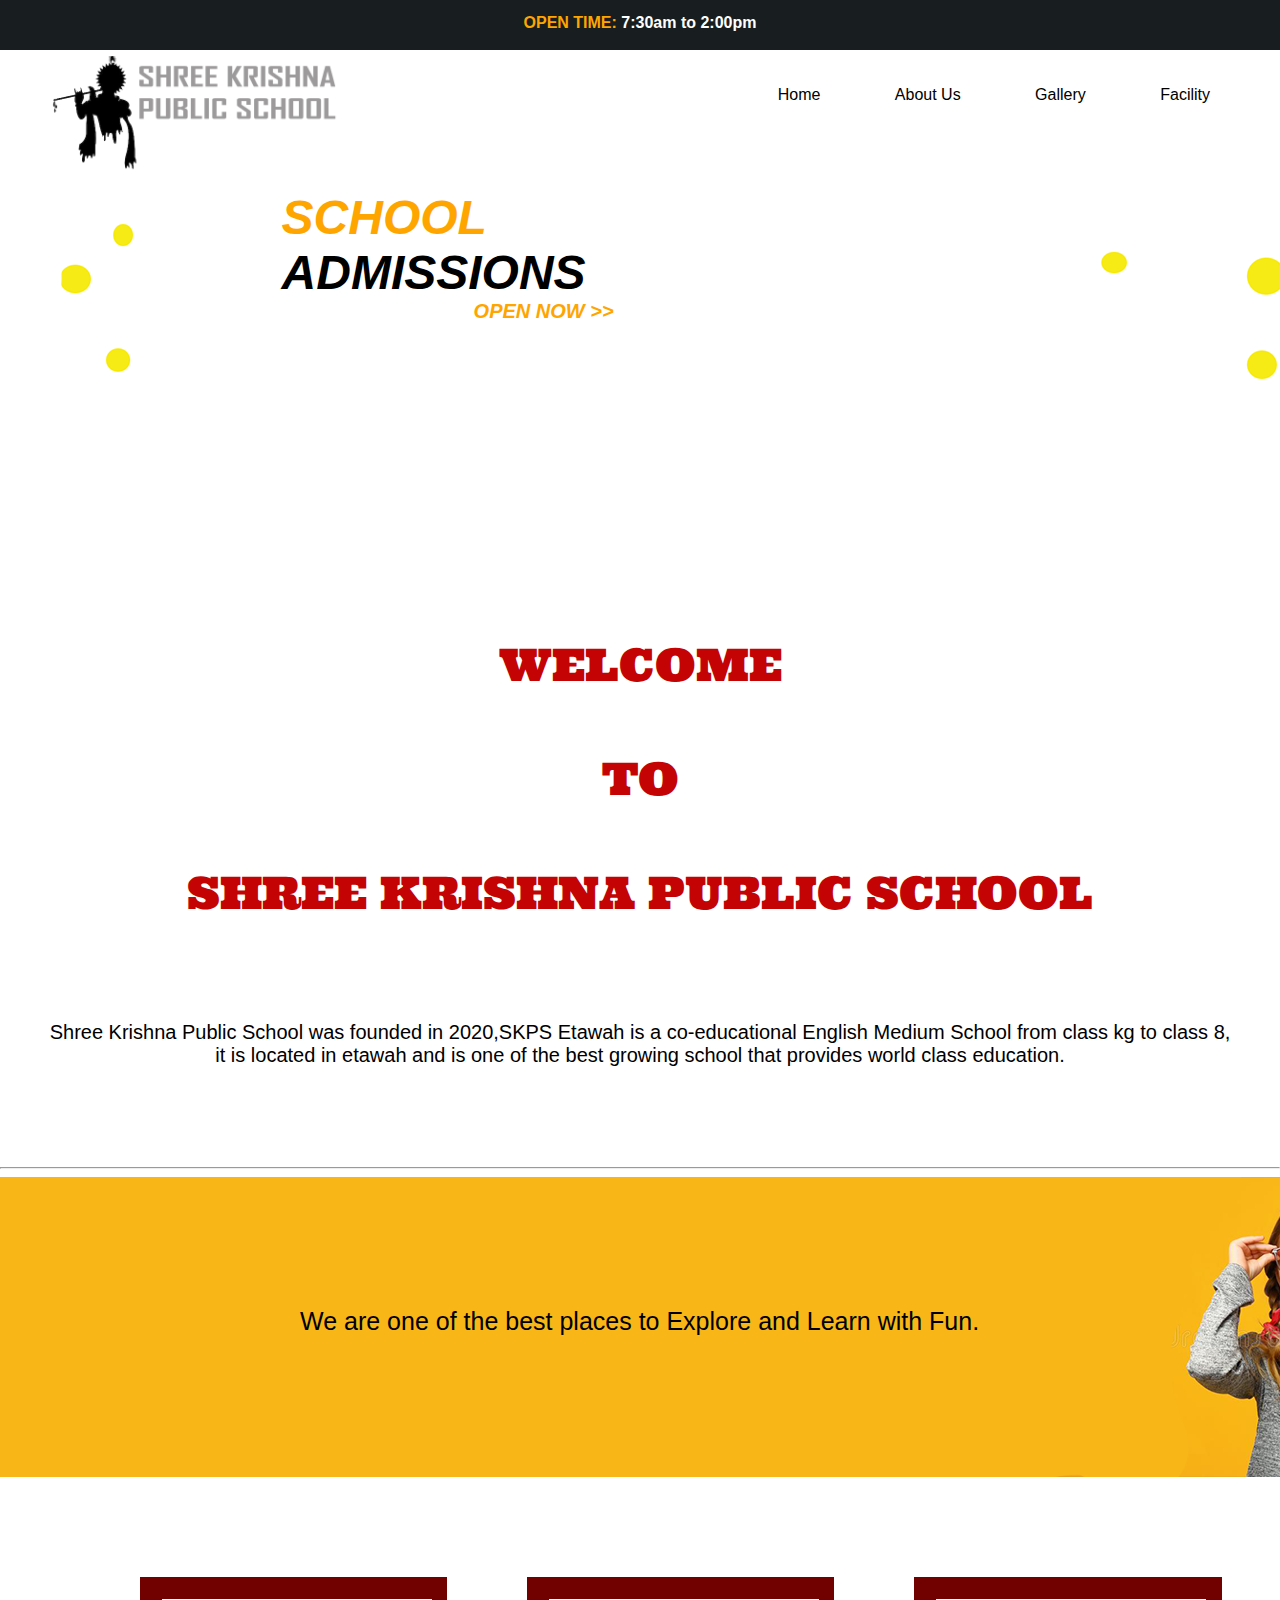
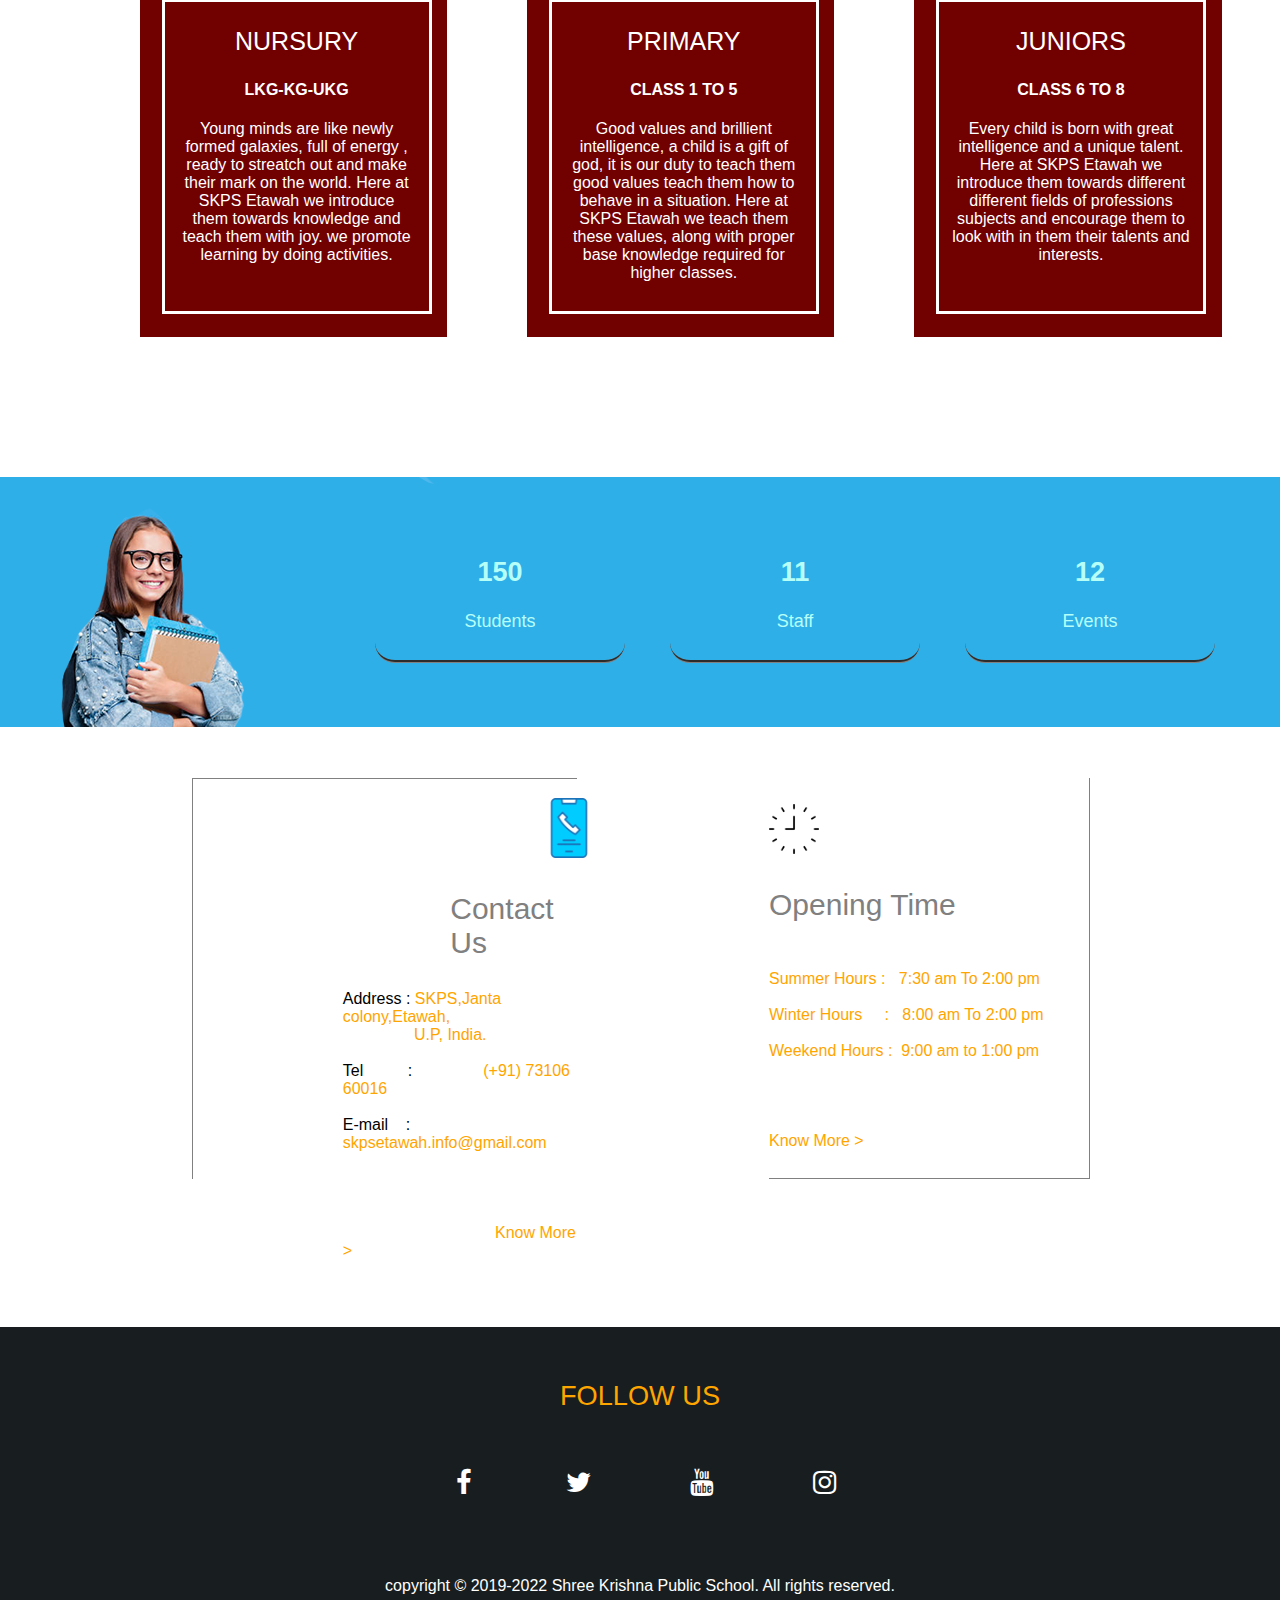
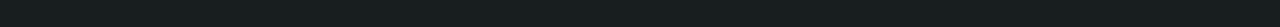
==== index.html @ 5941bc91 "0" ====
<!DOCTYPE html>
<html lang="en" dir="ltr">
  <head>
      <meta charset="utf-8">
      <title>SHREE KRISHNA PUBLIC SCHOOL, ETAWAH</title>
      <meta name="viewport" content="width=device-width, initial-scale=1.0">
        <link rel="stylesheet" href="styles.css">
        <link rel="stylesheet" href="rs700.css">
        <link rel="stylesheet" href="">
        <link rel="stylesheet" href="">
        <link href="https://fonts.googleapis.com/css2?family=Ultra&display=swap" rel="stylesheet">
          <link rel="icon" href="images/favicon.ico">
            <link rel="stylesheet" href="https://cdnjs.cloudflare.com/ajax/libs/font-awesome/4.7.0/css/font-awesome.min.css">
  </head>

  <body>
    <h1 class="desktoponly">please use a desktop pc to view this website</h1>
<div class="header-timings">

  <div class="header-timings-text">

    <span style="color:orange;">OPEN TIME: </span><span> 7:30am to 2:00pm</span>
  </div>
</div>



<div class="top-header-container">

            <a href="index.html"><img class="logo-ad"src="images/shreekrishna1.png" alt="schoollogo"><a/>
  <div class="menu-icon">
      <nav>
        <ul id="menulist">
          <li><a href="index.html">Home</a></li>
          <li><a href="aboutus.html">About Us</a></li>
          <li><a href="#">Gallery</a></li>
          <li><a href="#">Facility</a></li>
        </ul>
      </nav>
</div>
</div>


<div class="container-1">
  <div class="container-1-background">
    <div class="container-1-text">
    <h4 style="margin:0% 0% 0% 0%;color:orange;">  SCHOOL</h4>
    <h4 style="margin:0% 0% 0% 0%;">  ADMISSIONS</h4>
  <a href="#"> <h6 style="margin:0% 0% 0% 25%;font-size: 20px;">   OPEN NOW >></h6></a>
    </div>

  </div>

</div>
<br>
<br>




<div class="container-3">
    <div class="container-3-text">

     WELCOME <br><br> TO <br><br>

      SHREE KRISHNA PUBLIC SCHOOL
    </div>
</div>

<div class="container-4">
    <div class="container-4-text">
      <p>
        Shree Krishna Public School was founded in 2020,SKPS Etawah is a co-educational English Medium School from class kg to class 8,
       <br>   it is located in etawah and is one of the best growing school that provides world class education.
      </p>
    </div>
</div>

<hr>

<div class="aboutus-in-homepage">
  <div class="aboutus-in-homepage-0">
  <div class="aboutus-in-homepage-text">
  We are one of the best places to Explore and Learn with Fun.
  </div>
</div>
</div>






<div class="container-5">
  <div class="nursury">
    <div class="nursury-div">
      <div class="nursury-div-text">
        <p class="nusury-heading">NURSURY</p>
        <h4>LKG-KG-UKG</h4>
        <p>Young minds are like newly formed galaxies,  full of energy , ready to streatch
        out and make their mark on the world. Here at SKPS Etawah we introduce them towards knowledge and teach them with joy.
      we promote learning by doing activities.</p>
      </div>
    </div>
  </div>
  <div class="primary">
    <div class="primary-div">
      <div class="primary-div-text">
        <p class="primary-heading">PRIMARY</p>
        <h4>CLASS 1 TO 5</h4>
        <p>Good values and brillient intelligence, a child is a gift of god, it is our duty to teach them good values
        teach them how to behave in a situation. Here at SKPS Etawah we teach them these values, along with proper base knowledge required for
      higher classes. </p>
      </div>
    </div>
    </div>
  <div class="juniors">
    <div class="juniors-div">
        <div class="juniors-div-text">
          <p class="juniors-heading">JUNIORS</p>
          <h4>CLASS 6 TO 8</h4>
          <p>Every child is born with great intelligence and a unique talent. Here at SKPS Etawah we introduce them
          towards different different fields of professions subjects and encourage them to look with in them their talents
        and interests. </p>
      </div>
    </div>
  </div>
</div>
<div class="countdown-overlay">
  <div class="countdown-overlay-0">
  <div class="countdown-overlay-1">
    <h2>150</h2>  Students
  </div>
  <div class="countdown-overlay-2">
  <h2>11</h2>    Staff
  </div>
  <div class="countdown-overlay-3">
    <h2>12</h2>  Events
  </div>
</div>
</div>



<div class="contact-info">
  <div class="contact-info-1">
    <img style="height:60px;padding:5% 0% 0% 90%; "src="images/call.png" alt="">
  <P style="COLOR: grey; TEXT-align: left;padding:0% 0% 0% 67%;font-size:30px;"> Contact Us </P>
   <p style="color:black;"class="container-10-address-text" >  Address :    <a  href="https://goo.gl/maps/n99ehYQCZi5UV3zJ8">
          SKPS,Janta colony,Etawah, <br>&nbsp &nbsp &nbsp &nbsp&nbsp &nbsp &nbsp &nbsp&nbsp  U.P, India.
         </a><br><br>
         Tel&nbsp    &nbsp &nbsp &nbsp &nbsp    : &nbsp&nbsp&nbsp&nbsp&nbsp&nbsp&nbsp&nbsp&nbsp&nbsp&nbsp&nbsp&nbsp&nbsp <a  href="tel:7310660016">(+91) 73106 60016
         </a><br><br>
           E-mail  &nbsp&nbsp&nbsp: <a  href="mailto:skpsetawah.info@gmail.com">skpsetawah.info@gmail.com
           </a><br><br><br><br><br>
                <a style="padding-left:65%;"href="#">Know More ></a>
       </p>
  </div>
  <div class="contact-info-2">
<img style="height:50px;padding-top:8%;"src="images/clock.png" alt="">
<p style="COLOR:grey;font-size:30px;">Opening Time</p>
<p style="color:black;padding-left:0px;;"class="container-10-address-text" >
                  <br><a href="#">Summer Hours :&nbsp&nbsp 7:30 am To 2:00 pm</a>
<br><br>
                      <a href="#">Winter Hours&nbsp&nbsp&nbsp&nbsp : &nbsp 8:00 am To 2:00 pm</a>
<br>
<br>
                      <a href="#">Weekend Hours : &nbsp9:00 am to 1:00 pm</a>
<br><br><br><br><br>
                      <a href="#">Know More ></a>
</p>
  </div>

</div>

<div class="container-10" >
   <div class="container-10-follow-tab">
    <p style="color:Orange;padding:5% 0% 0% 0%;text-align:center;">FOLLOW US</p>

             <p class="container-10-follow-icons">
                &nbsp;<a href="#" class="fa fa-facebook">
        </a>&nbsp;
            <a href="#" class="fa fa-twitter">
              </a>&nbsp;&nbsp;
                <a href="#" class="fa fa-youtube">
                  </a>&nbsp;&nbsp;
                    <a href="#" class="fa fa-instagram"></a>
                  </p>

</div>

<div class="footer-copyright">
  copyright  © 2019-2022 Shree Krishna
    Public School.
      All rights reserved.

</div>




<!--
  <script>
    var menulist = document.getElementById("menulist");

    menulist.style.height = "0px";

    function togglemenu() {

      if (menulist.style.height == "0px") {
        menulist.style.height = "180px"
      }
      else {
        menulist.style.height = "0px"
      }

    }

  </script>
-->
  </body>

</html>
---- styles.css ----
body{
margin:0;
padding: 0;
font-family: sans-serif;
}
.desktoponly{
  display:none;
}

.header-timings{
  background-color: #181e1f ;
  height: 50px;
  width: 100%;
  margin-top: 0%;
  margin-bottom: 0%;
  position: fixed;
}
.header-timings-text{
  font-size: 16px;
  text-align: center;
  margin-bottom: 0%;
  padding-top: 14px;
  color: white;
  font-weight: bolder;
}
.logo-ad{
  width: 300px;
  height: 120px;
  margin-top: .5%;
  margin-left: 1%;
  margin-right: 90%;
  padding-left: 2%;
  position:absolute;
  text-align: left;
}


.top-header-container{
  background-color: white ;
  height: 90px;
  width: 100%;
  margin-bottom: 0%;
  margin-top: 50px;
  position: fixed;
}



.menu-slider{
  font-size: 30px;
  cursor: pointer;
  margin-right: 70px;
  display: none;
}


nav{
  flex: 1;
  text-align: right;
}

nav ul li {
  list-style: none;
  display: inline-block;
  margin-right: 70px;
  margin-top: 20px;
}

nav ul li a{
  text-decoration: none;
  color: black;
  cursor: pointer;
}

nav ul li a:hover{
  color: orange;
}
.active{
  font-weight: bolder;
}

.container-1{
    height: 400px;
    width: 100%;
    text-align: center;
    display: flex;
    padding-top: 100px;
}

.container-1-background{
  width:100%;
  background-image: url("images/1111.png");
  background-repeat: no-repeat;
  height: 500px;

}
.container-1-background-image{
  width:100%;height: 500px;
}

.container-1-text{
  height: 200PX;
  width: 60%;
  font-size: 300%;
  padding: 7% 0% 0% 22%;
  text-align: left;
  font-style: italic;
  text-decoration: none;
}
.container-1-text a{
  text-decoration: none;
  color: orange;
  animation-name: glow;
  animation-duration: .1s;
  animation-iteration-count: infinite;
  animation-direction: alternate-reverse;
}
@keyframes glow{
  from{
    color: orange;
  }
  to{
    color:red;
  }
}

  to{
    color:black;
  }

.container-1-text a:hover{
  color: grey;
}



.hr-design{
  border-style: none;
  border-top: dotted;
  border-color: GREY;
  width:50px;
  border-width: 7px;
}

.aboutus-in-homepage{
  background-image: url("images/bckg.png");
  height: 300px;
  background-repeat: no-repeat;
  background-color: #f8b617;
  width: 100%;
}
.aboutus-in-homepage-0{
    height: 300px;
    float: left;
    width: 1000px;
}
.aboutus-in-homepage-text{
  padding-left: 30%;
  padding-top: 13%;
  font-size: 25px;
}
.aboutus-in-homepage-1{
  height: 300px;
  display: flex;
  background-repeat: no-repeat;
  background-color: white;
  width: 100%;
}
.aboutus-in-homepage-2{
  background-color: white;
  height: 400px;
  width: 100%;
}
.aboutus-in-homepage-3{
  height: 350px;
  width: 300px;
  float:left;
  margin: 4% 0% 0% 3%;

}
.aboutus-in-homepage-4{
  height: 350px;
  width: 300px;
  float: left;
  margin: 4% 0% 0% 7%;
}



.container-3{
  align-items:center;
  margin:100px 0px;
  width: 100%;
}
.container-3-text{
  text-align: center;
  width: 100%;
  font-family: 'Ultra', serif;
  color: #C40404;
  font-size: 45px;
}



.container-4{
  align-items:center;
  margin:100px 0px;
  width: 100%;
}

.container-4-text{
  text-align: center;
  width: 100%;
  font-size: 20px;
}

.container-5{
  align-items:center;
  margin:100px 0px;
  width: 100%;
  height: 400px;
  text-align: center;
}


.nursury{
  float: left;
  height: 90%;
  margin-left:140px;
  width: 24%;
  background-color: #710000 ;
}
.nursury-div{

  border-style: solid;
  border: 2px 2px 2px 2px;
  border-color: white;
  height: 86%;
  margin-top: 7%;
  margin-left: 7%;
  width:86%;

}
.nusury-heading{
  font-size: 25px;
    text-align: center;
}
.nursury-div-text{
  color: white;
  padding: 0px 15px 0px 15px;
}
.primary{
  float: left;
  height: 90%;
  margin-left:80px;
  width: 24%;
  background-color: #710000 ;
}
.primary-div{
  border-style: solid;
  border: 2px 2px 2px 2px;
  border-color: white;
  height: 86%;
  margin-top: 7%;
  margin-left: 7%;
  width:86%;
}
.primary-heading{
  font-size: 25px;
    text-align: center;
}
.primary-div-text{
  color: white;
  padding: 0px 15px 0px 15px;
}
.juniors{
  float: left;
  height: 90%;
  margin-left:80px;
  width: 24%;
  background-color: #710000 ;
}
.juniors-div{
  border-style: solid;
  border: 2px 2px 2px 2px;
  border-color: white;
  height: 86%;
  margin-top: 7%;
  margin-left: 7%;
  width:86%;
}
.juniors-div-text{
  color: white;
  padding: 0px 10px 0px 10px;
}
.juniors-heading{
  text-align: center;
  font-size: 25px;
}

.countdown-overlay{
  height:250px;
  margin-top: 0%;
  background-color: #2eafe8;
  width:100%;
  background-image: url("images/aboutusimage1.png");
  background-repeat: no-repeat;
}
.countdown-overlay-0{
  height: 250px;
  width: 1500px;
  float: left;
  margin-top: 1%;
}
.countdown-overlay-1{
  float: left;
  width: 250px;
  height: 50%;
  border-style:inherit;
  border-radius: 20px;
  border-style: none none groove none;
  border-color: grey;
  margin-left: 25%;
  text-align: center;
  font-size: 18px;
  color: #b6fff8;
  margin-top: 3%;
  padding-bottom: 0%;
  padding-top: 0%;
}
.countdown-overlay-2{
  float: left;
  width: 250px;
  height: 50%;
  border-style:inherit;
  border-style: none none groove none;
  border-radius: 20px;
  border-color: grey;
  margin-left: 3%;
  text-align: center;
  font-size: 18px;
  color: #b6fff8;
  margin-top: 3%;
  padding-bottom: 0%;
  padding-top: 0%;
}
.countdown-overlay-3{
  float: left;
  width: 250px;
  height: 50%;
  border-style:inherit;
  border-style: none none groove none;
  border-color: grey;
  border-radius: 20px;
  margin-left: 3%;
  text-align: center;
  font-size: 18px;
  color: #b6fff8;
  margin-top: 3%;
  padding-top: 0%;
}


.contact-info{
  height: 600px;
  width: 100%;
}
.contact-info-1{
  height: 400px;
  width: 30%;
  float: left;
  margin: 3% 0% 0% 15%;
  background-color: white;
  border-color: grey;
  border-style: solid;
  border-width: 1px 0px 0px 1px;
}
.contact-info-2{
  height: 400px;
  width: 25%;
  float: left;
  margin-left: 15%;
  margin-top: 3%;
  background-color: white;
  border-color: grey;
  border-style: solid;
  border-width: 0px 1px 1px 0px;
}


.container-10{
  height: 300px;
  width: 100%;
  background-color: #181e1f ;
  padding-left: 0%;
  padding-right: 0%;
  text-align: center;
}

.container-10-inside-box{
  width: 100%;
  height: 250px;
  margin: 0px auto 0px auto;
}










/*                                                     A D D R E S S     T A B*/
.container-10-address-tab{
  width: 20%;
  height: 250px;
  margin-left: 0%;
  float: left;
}
.container-10-address-heading{
  padding-top: 6%;
  text-align: left;
  font-size: 120%;
  color: orange;
  padding-left: 20%;
}
.container-10-address-text{
  text-align: left;
  font-size: 100%;
  padding-left: 39%;

}
.container-10-address-text a{
  color: orange;
  text-decoration: none;
}
.container-10-address-text a:hover{
  color: grey;
  cursor: pointer;
}








/*                                                     F O L L O W   T A B    */
.container-10-follow-tab{
  width: 40%;
  height: 250px;
  float: left;
  padding-left: 30%;
  padding-right: 30%;
  font-size: 170% ;
}


.footer-copyright{
  background-color: #181e1f;
  color: white;
  text-align: center;
  padding-bottom: 2%;
}








/*                                               S O C I A L      I C O N S   */

.fa {
  padding: 30px;
  font-size: 60%;
  width: 40px;
  text-align: center;
  text-decoration: none;
  border-radius: 40%;
}
.fa-facebook{
  background: transparent;
 color: white;
}
.fa-twitter {
  background: transparent;
  color: white;
}
.fa-youtube {
  background: transparent;
  color: white;
}
.fa-instagram {
  background: transparent;
  color: white;
}
---- rs700.css ----
@media only screen and (max-width:700px) {

.desktoponly{
  display:flex;
  }
.header-timings{
  display: none;
  }
.top-header-container{
  display: none;
}
.container-1{
  display: none;
}
.container-3{
  display: none;
}
.container-4{
  display: none;
}
.aboutus-in-homepage{
  display: none;
}
.container-5{
  display: none;
}
.countdown-overlay{
  display: none;
}
.contact-info{
  display: none;
}
.container-10{
  display: none;
}
.footer-copyright{
  display: none;
}

}
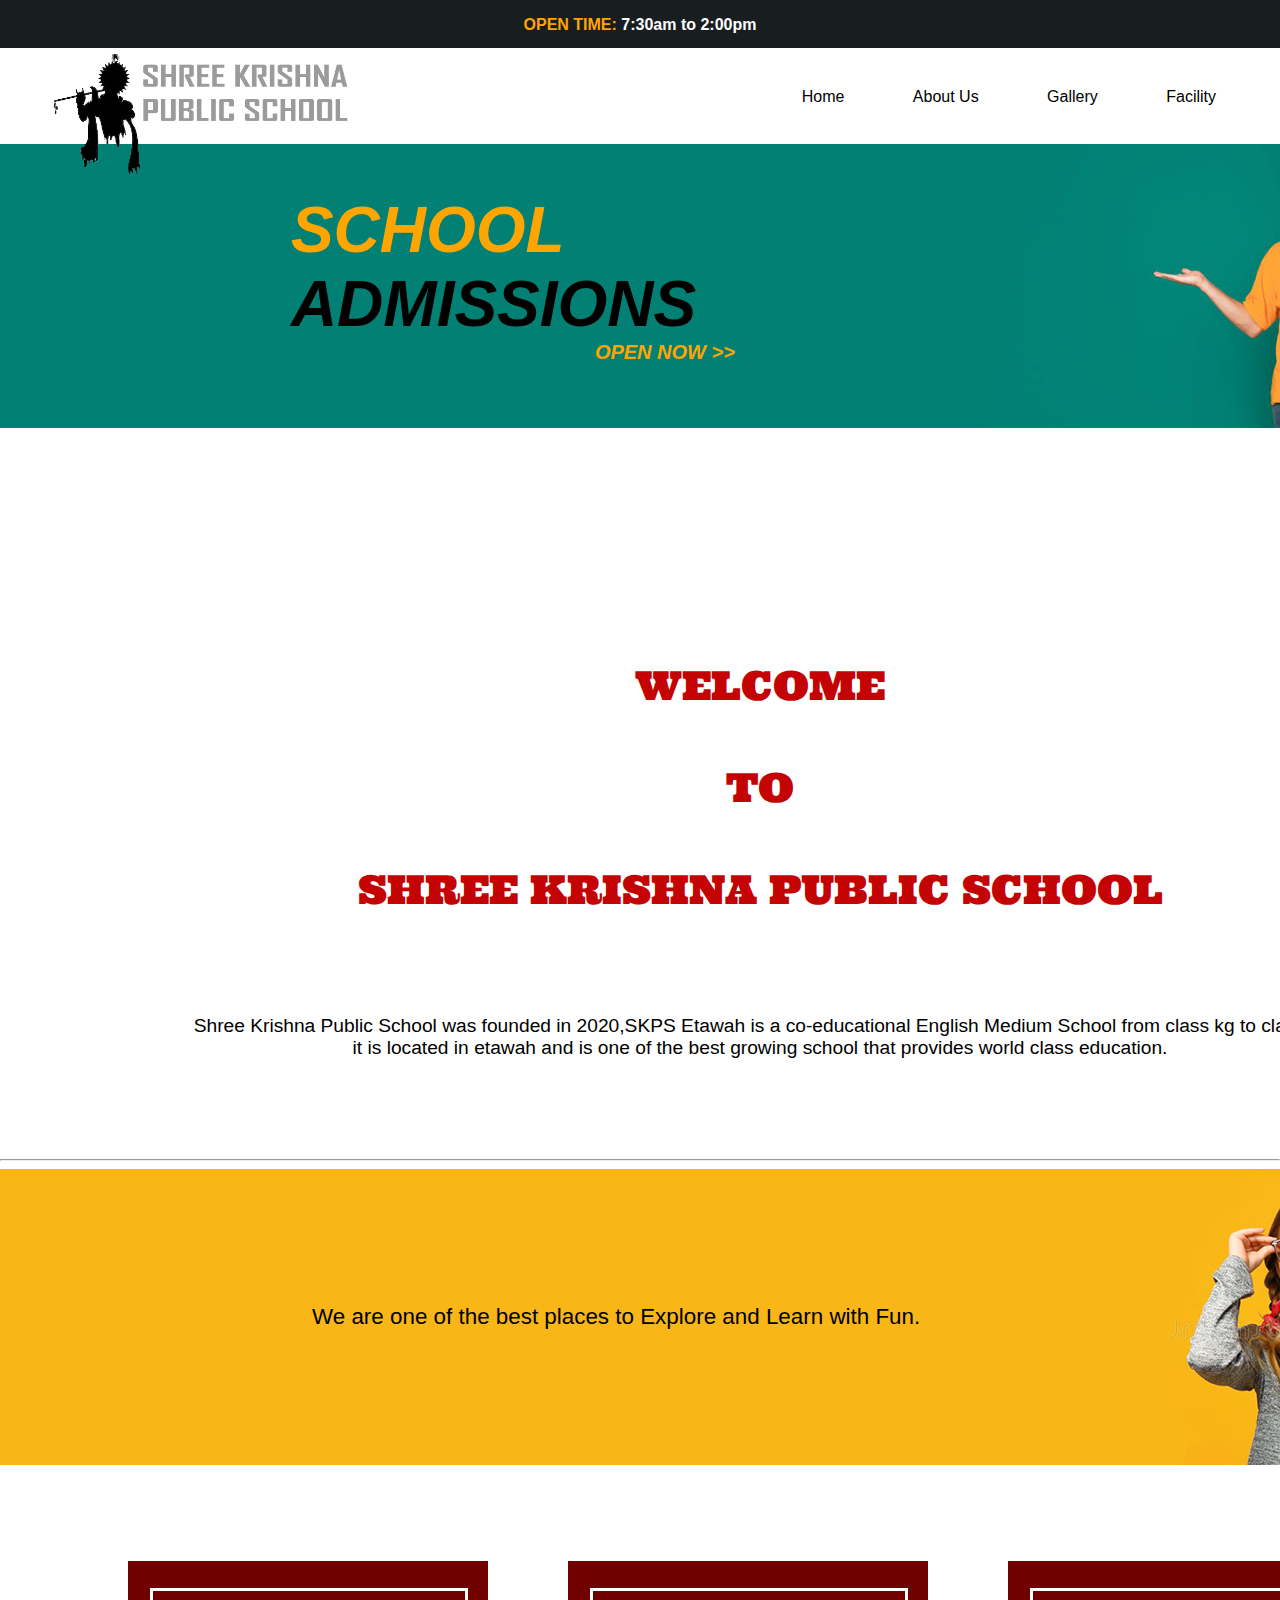
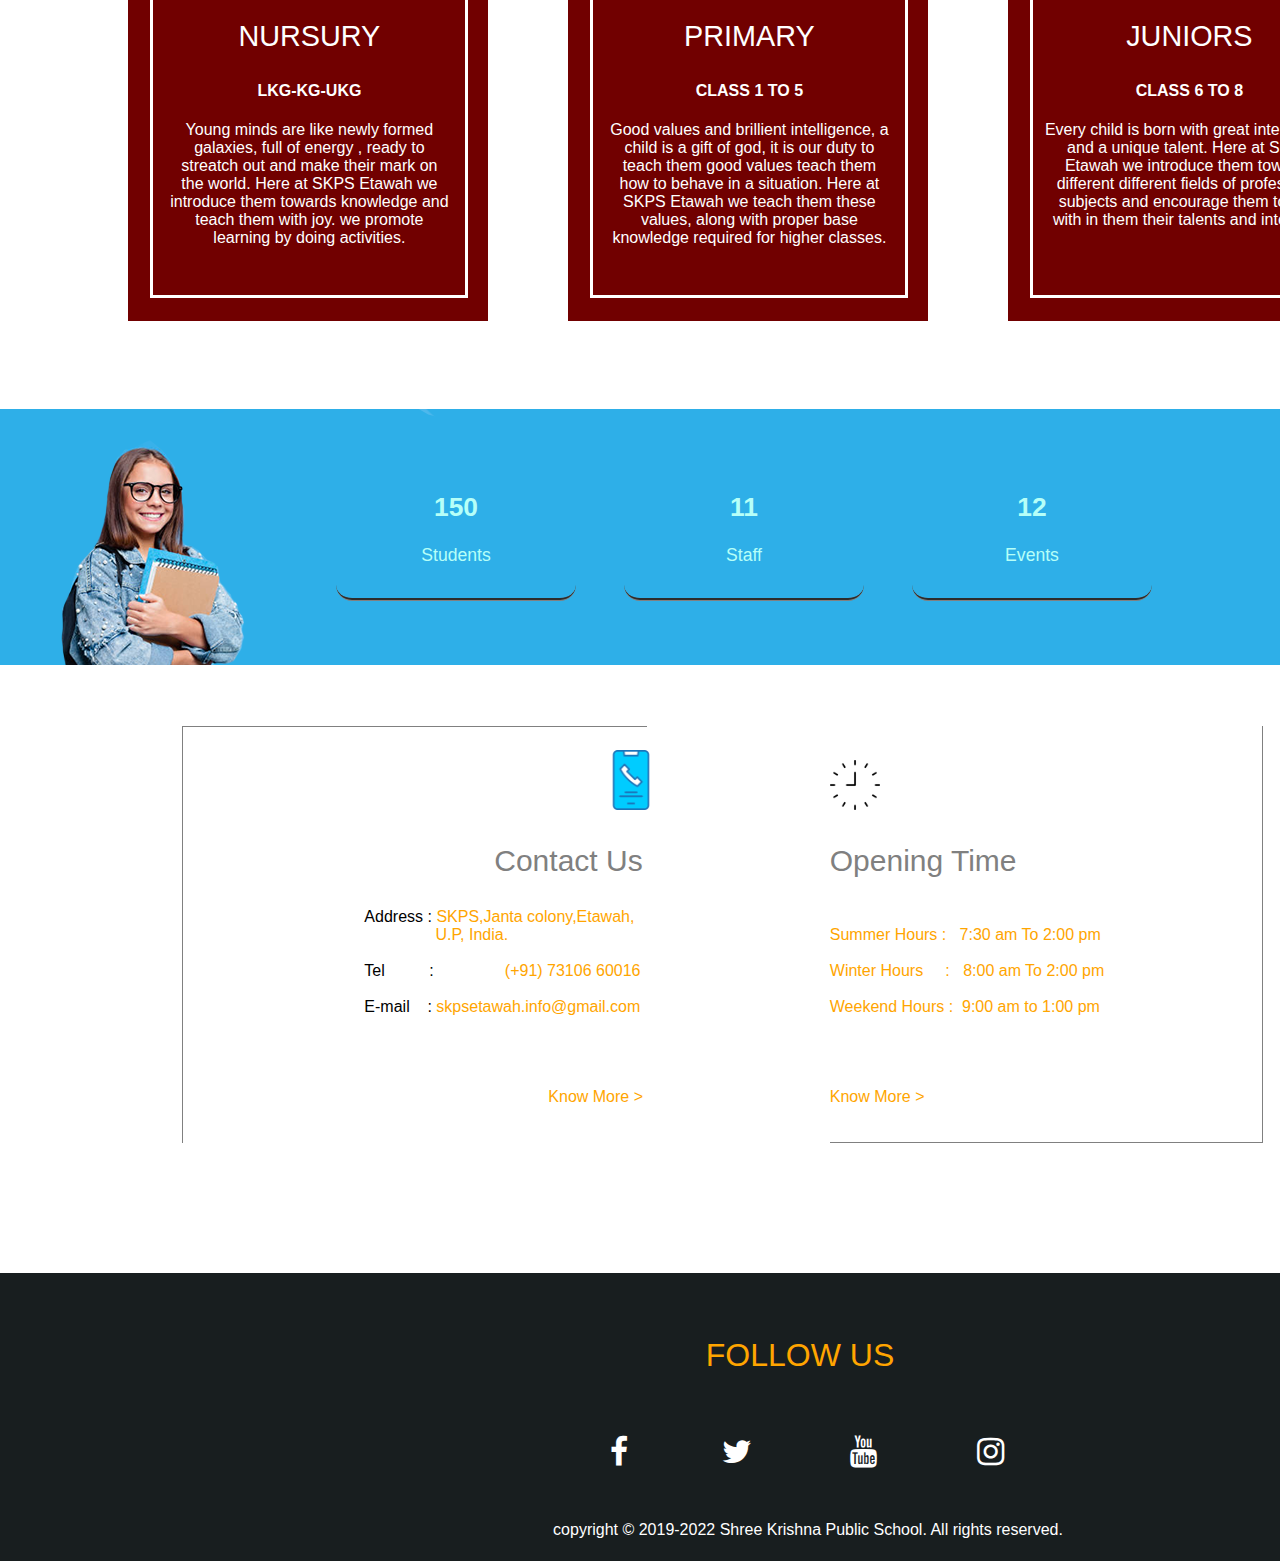
==== commit 62feee06: "." ====
--- a/index.html
+++ b/index.html
@@ -5,7 +5,7 @@
       <title>SHREE KRISHNA PUBLIC SCHOOL, ETAWAH</title>
       <meta name="viewport" content="width=device-width, initial-scale=1.0">
         <link rel="stylesheet" href="styles.css">
-        <link rel="stylesheet" href="rs700.css">
+        <link rel="stylesheet" href="">
         <link rel="stylesheet" href="">
         <link rel="stylesheet" href="">
         <link href="https://fonts.googleapis.com/css2?family=Ultra&display=swap" rel="stylesheet">
@@ -14,7 +14,9 @@
   </head>
 
   <body>
-    <h1 class="desktoponly">please use a desktop pc to view this website</h1>
+    <h1 class="desktoponly">please use a desktop pc <br> to view this website
+      or view in desktop site mode
+    </h1>
 <div class="header-timings">
 
   <div class="header-timings-text">
@@ -26,11 +28,10 @@
 
 
 <div class="top-header-container">
-
-            <a href="index.html"><img class="logo-ad"src="images/shreekrishna1.png" alt="schoollogo"><a/>
+            <a href="index.html"><img class="logo-ad"src="images/shreekrishna1.png" alt="schoollogo"></a>
   <div class="menu-icon">
       <nav>
-        <ul id="menulist">
+        <ul>
           <li><a href="index.html">Home</a></li>
           <li><a href="aboutus.html">About Us</a></li>
           <li><a href="#">Gallery</a></li>
@@ -46,7 +47,7 @@
     <div class="container-1-text">
     <h4 style="margin:0% 0% 0% 0%;color:orange;">  SCHOOL</h4>
     <h4 style="margin:0% 0% 0% 0%;">  ADMISSIONS</h4>
-  <a href="#"> <h6 style="margin:0% 0% 0% 25%;font-size: 20px;">   OPEN NOW >></h6></a>
+  <a href="#"> <h6 style="margin:0% 0% 0% 38%;font-size: 20px;">   OPEN NOW >></h6></a>
     </div>
 
   </div>
--- a/styles.css
+++ b/styles.css
@@ -2,6 +2,7 @@
 margin:0;
 padding: 0;
 font-family: sans-serif;
+cursor:default;
 }
 .desktoponly{
   display:none;
@@ -9,23 +10,23 @@
 
 .header-timings{
   background-color: #181e1f ;
-  height: 50px;
+  height: 4rem;
   width: 100%;
   margin-top: 0%;
   margin-bottom: 0%;
   position: fixed;
 }
 .header-timings-text{
-  font-size: 16px;
+  font-size: 1rem;
   text-align: center;
   margin-bottom: 0%;
-  padding-top: 14px;
+  padding-top: 1rem;
   color: white;
   font-weight: bolder;
 }
 .logo-ad{
-  width: 300px;
-  height: 120px;
+  width: 19.5rem;
+  height: 8rem;
   margin-top: .5%;
   margin-left: 1%;
   margin-right: 90%;
@@ -37,21 +38,16 @@
 
 .top-header-container{
   background-color: white ;
-  height: 90px;
+  height: 6rem;
   width: 100%;
   margin-bottom: 0%;
-  margin-top: 50px;
+  margin-top: 3rem;
   position: fixed;
 }
 
 
 
-.menu-slider{
-  font-size: 30px;
-  cursor: pointer;
-  margin-right: 70px;
-  display: none;
-}
+
 
 
 nav{
@@ -62,8 +58,8 @@
 nav ul li {
   list-style: none;
   display: inline-block;
-  margin-right: 70px;
-  margin-top: 20px;
+  margin-right: 4rem;
+  margin-top: 1.5rem;
 }
 
 nav ul li a{
@@ -80,29 +76,28 @@
 }
 
 .container-1{
-    height: 400px;
-    width: 100%;
+    height: 25rem;
+    width: 101rem;
     text-align: center;
     display: flex;
-    padding-top: 100px;
+    margin-left: 0rem;
+    padding-top: 8rem;
 }
 
 .container-1-background{
-  width:100%;
-  background-image: url("images/1111.png");
+  width:101rem;
+  background-image: url("images/aboutusimage.png");
   background-repeat: no-repeat;
-  height: 500px;
-
-}
-.container-1-background-image{
-  width:100%;height: 500px;
-}
+  height: 29rem;
+
+}
+
 
 .container-1-text{
-  height: 200PX;
-  width: 60%;
-  font-size: 300%;
-  padding: 7% 0% 0% 22%;
+  height: 14rem;
+  width: 50rem;
+  font-size: 4rem;
+  padding: 4% 0% 0% 18%;
   text-align: left;
   font-style: italic;
   text-decoration: none;
@@ -144,20 +139,47 @@
 
 .aboutus-in-homepage{
   background-image: url("images/bckg.png");
-  height: 300px;
+  height: 18.5rem;
   background-repeat: no-repeat;
   background-color: #f8b617;
-  width: 100%;
+  width: 101rem;
+  animation-name: slides;
+  animation-duration: 15s;
+  animation-iteration-count:infinite;
+  animation-direction:alternate-reverse;
+}
+@keyframes slides{
+
+  100%{
+    background-image: url("images/bckg.png");
+    background-color:#f8b617 ;
+
+  }
+  60%{
+    background-image: url("images/bckg.png");
+    background-color:#f8b617 ;
+
+  }
+
+  
+  40%{
+    background-image: url("images/aboutusimage3.png");
+    background-color: white;
+  }
+  0%{
+    background-image: url("images/aboutusimage3.png");
+    background-color: white;
+  }
 }
 .aboutus-in-homepage-0{
-    height: 300px;
+    height: 18rem;
     float: left;
-    width: 1000px;
+    width: 65rem;
 }
 .aboutus-in-homepage-text{
   padding-left: 30%;
   padding-top: 13%;
-  font-size: 25px;
+  font-size: 1.4rem;
 }
 .aboutus-in-homepage-1{
   height: 300px;
@@ -189,15 +211,15 @@
 
 .container-3{
   align-items:center;
-  margin:100px 0px;
-  width: 100%;
+  margin:6rem 0rem 0rem 0rem;
+  width: 95rem;
 }
 .container-3-text{
   text-align: center;
-  width: 100%;
+  width: 95rem;
   font-family: 'Ultra', serif;
   color: #C40404;
-  font-size: 45px;
+  font-size: 2.5rem;
 }
 
 
@@ -210,197 +232,196 @@
 
 .container-4-text{
   text-align: center;
-  width: 100%;
-  font-size: 20px;
+  width: 95rem;
+  font-size: 1.2rem;
 }
 
 .container-5{
   align-items:center;
-  margin:100px 0px;
-  width: 100%;
-  height: 400px;
+  margin:6rem 0rem 0rem 0rem ;
+  width: 95rem;
+  height: 25rem;
   text-align: center;
 }
 
 
 .nursury{
   float: left;
-  height: 90%;
-  margin-left:140px;
-  width: 24%;
+  height: 22.5rem;
+  margin-left:8rem;
+  width: 22.5rem;
   background-color: #710000 ;
 }
 .nursury-div{
-
   border-style: solid;
-  border: 2px 2px 2px 2px;
+  border: .1rem .1rem .1rem .1rem;
   border-color: white;
-  height: 86%;
-  margin-top: 7%;
-  margin-left: 7%;
-  width:86%;
+  height: 19rem;
+  margin-top: 1.7rem;
+  margin-left: 1.4rem;
+  width:19.5rem;
 
 }
 .nusury-heading{
-  font-size: 25px;
+  font-size: 1.8rem;
     text-align: center;
 }
 .nursury-div-text{
   color: white;
-  padding: 0px 15px 0px 15px;
+  padding: 0rem 1rem 0rem 1rem;
 }
 .primary{
   float: left;
-  height: 90%;
-  margin-left:80px;
-  width: 24%;
+  height: 22.5rem;
+  margin-left:5rem;
+  width: 22.5rem;
   background-color: #710000 ;
 }
 .primary-div{
   border-style: solid;
-  border: 2px 2px 2px 2px;
+  border: .1rem .1rem .1rem .1rem;
   border-color: white;
-  height: 86%;
-  margin-top: 7%;
-  margin-left: 7%;
-  width:86%;
+  height: 19rem;
+  margin-top:1.7rem;
+  margin-left: 1.4rem;
+  width:19.5rem;
 }
 .primary-heading{
-  font-size: 25px;
+  font-size: 1.8rem;
     text-align: center;
 }
 .primary-div-text{
   color: white;
-  padding: 0px 15px 0px 15px;
+  padding: 0rem 1rem 0rem 1rem;
 }
 .juniors{
   float: left;
-  height: 90%;
-  margin-left:80px;
-  width: 24%;
+  height: 22.5rem;
+  margin-left:5rem;
+  width: 22.5rem;
   background-color: #710000 ;
 }
 .juniors-div{
   border-style: solid;
-  border: 2px 2px 2px 2px;
+  border: .1rem .1rem .1rem .1rem;
   border-color: white;
-  height: 86%;
-  margin-top: 7%;
-  margin-left: 7%;
-  width:86%;
+  height: 19rem;
+  margin-top: 1.7rem;
+  margin-left: 1.4rem;
+  width:19.5rem;
 }
 .juniors-div-text{
   color: white;
-  padding: 0px 10px 0px 10px;
+  padding: 0rem .7rem 0rem .7rem;
 }
 .juniors-heading{
   text-align: center;
-  font-size: 25px;
+  font-size: 1.8rem;
 }
 
 .countdown-overlay{
-  height:250px;
-  margin-top: 0%;
+  height:16rem;
+  margin-top: 3rem;
   background-color: #2eafe8;
-  width:100%;
+  width:101rem;
   background-image: url("images/aboutusimage1.png");
   background-repeat: no-repeat;
 }
 .countdown-overlay-0{
-  height: 250px;
-  width: 1500px;
-  float: left;
-  margin-top: 1%;
+  height: 16rem;
+  width: 95rem;
+  float: left;
+  margin-top: .8rem;
 }
 .countdown-overlay-1{
   float: left;
-  width: 250px;
-  height: 50%;
+  width: 15rem;
+  height: 8rem;
   border-style:inherit;
-  border-radius: 20px;
+  border-radius: 1rem;
   border-style: none none groove none;
   border-color: grey;
-  margin-left: 25%;
-  text-align: center;
-  font-size: 18px;
+  margin-left: 21rem;
+  text-align: center;
+  font-size: 1.1rem;
   color: #b6fff8;
-  margin-top: 3%;
-  padding-bottom: 0%;
-  padding-top: 0%;
+  margin-top: 3rem;
+  padding-bottom: 0rem;
+  padding-top: 0rem;
 }
 .countdown-overlay-2{
   float: left;
-  width: 250px;
-  height: 50%;
+  width: 15rem;
+  height: 8rem;
   border-style:inherit;
   border-style: none none groove none;
-  border-radius: 20px;
+  border-radius: 1rem;
   border-color: grey;
-  margin-left: 3%;
-  text-align: center;
-  font-size: 18px;
+  margin-left: 3rem;
+  text-align: center;
+  font-size: 1.1rem;
   color: #b6fff8;
-  margin-top: 3%;
-  padding-bottom: 0%;
-  padding-top: 0%;
+  margin-top: 3rem;
+  padding-bottom: 0rem;
+  padding-top: 0rem;
 }
 .countdown-overlay-3{
   float: left;
-  width: 250px;
-  height: 50%;
+  width: 15rem;
+  height:8rem;
   border-style:inherit;
   border-style: none none groove none;
   border-color: grey;
-  border-radius: 20px;
-  margin-left: 3%;
-  text-align: center;
-  font-size: 18px;
+  border-radius: 1rem;
+  margin-left: 3rem;
+  text-align: center;
+  font-size: 1.1rem;
   color: #b6fff8;
-  margin-top: 3%;
-  padding-top: 0%;
+  margin-top: 3rem;
+  padding-top: 0rem;
 }
 
 
 .contact-info{
-  height: 600px;
-  width: 100%;
+  height: 38rem;
+  width: 95rem;
 }
 .contact-info-1{
-  height: 400px;
-  width: 30%;
-  float: left;
-  margin: 3% 0% 0% 15%;
+  height: 26rem;
+  width: 29rem;
+  float: left;
+  margin: 3rem 0rem 0rem 11.4rem;
   background-color: white;
   border-color: grey;
   border-style: solid;
-  border-width: 1px 0px 0px 1px;
+  border-width: .05rem 0rem 0rem .05rem;
 }
 .contact-info-2{
-  height: 400px;
-  width: 25%;
-  float: left;
-  margin-left: 15%;
-  margin-top: 3%;
+  height: 26rem;
+  width: 27rem;
+  float: left;
+  margin-left: 11.4rem;
+  margin-top: 3rem;
   background-color: white;
   border-color: grey;
   border-style: solid;
-  border-width: 0px 1px 1px 0px;
+  border-width:  0rem 0.05rem 0.05rem 0rem ;
 }
 
 
 .container-10{
-  height: 300px;
-  width: 100%;
+  height: 18rem;
+  width: 101rem;
   background-color: #181e1f ;
-  padding-left: 0%;
-  padding-right: 0%;
+  padding-left: 0rem;
+  padding-right: 0rem;
   text-align: center;
 }
 
 .container-10-inside-box{
-  width: 100%;
-  height: 250px;
-  margin: 0px auto 0px auto;
+  width: 95rem;
+  height: 15rem;
+  margin: 0rem auto 0rem auto;
 }
 
 
@@ -450,12 +471,12 @@
 
 /*                                                     F O L L O W   T A B    */
 .container-10-follow-tab{
-  width: 40%;
-  height: 250px;
-  float: left;
-  padding-left: 30%;
-  padding-right: 30%;
-  font-size: 170% ;
+  width: 40rem;
+  height: 15.5rem;
+  float: left;
+  padding-left: 30rem;
+  padding-right: 30rem;
+  font-size: 2rem ;
 }
 
 
@@ -463,7 +484,7 @@
   background-color: #181e1f;
   color: white;
   text-align: center;
-  padding-bottom: 2%;
+  padding-bottom: 0rem;
 }
 
 
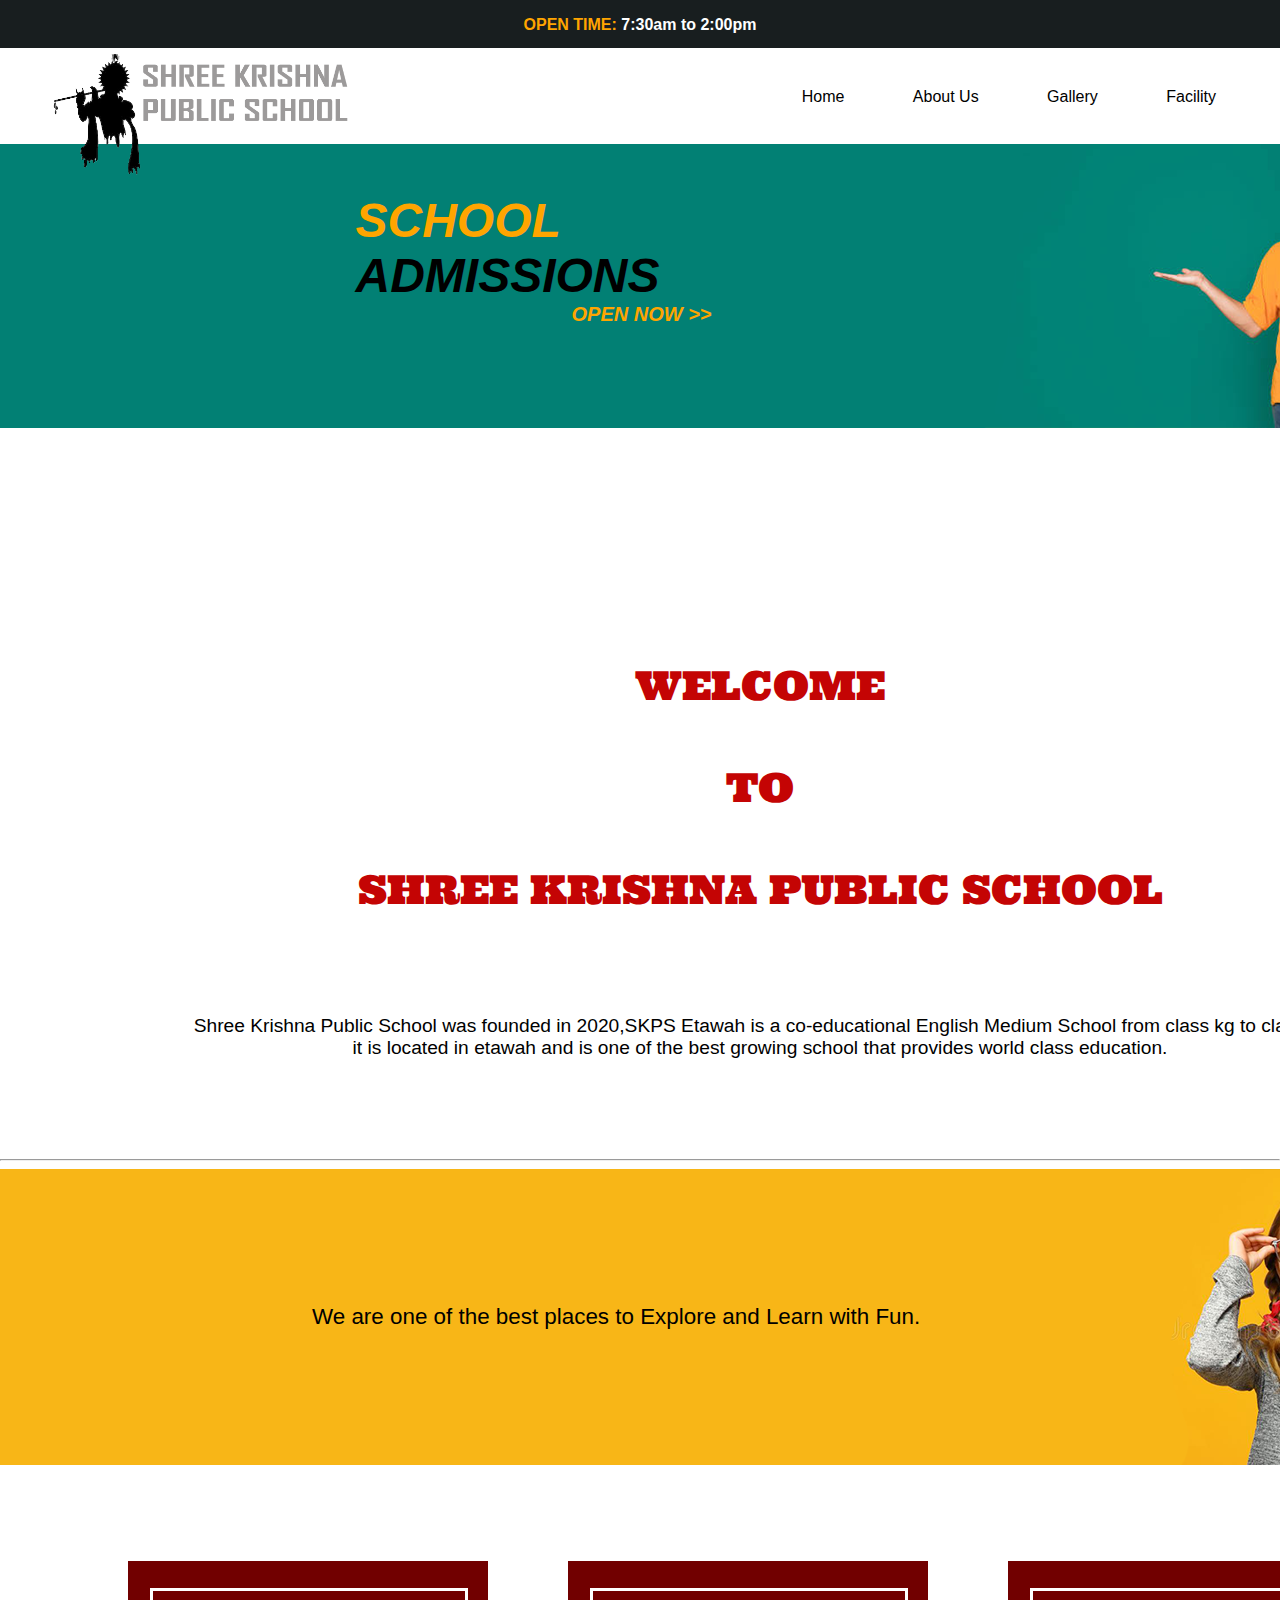
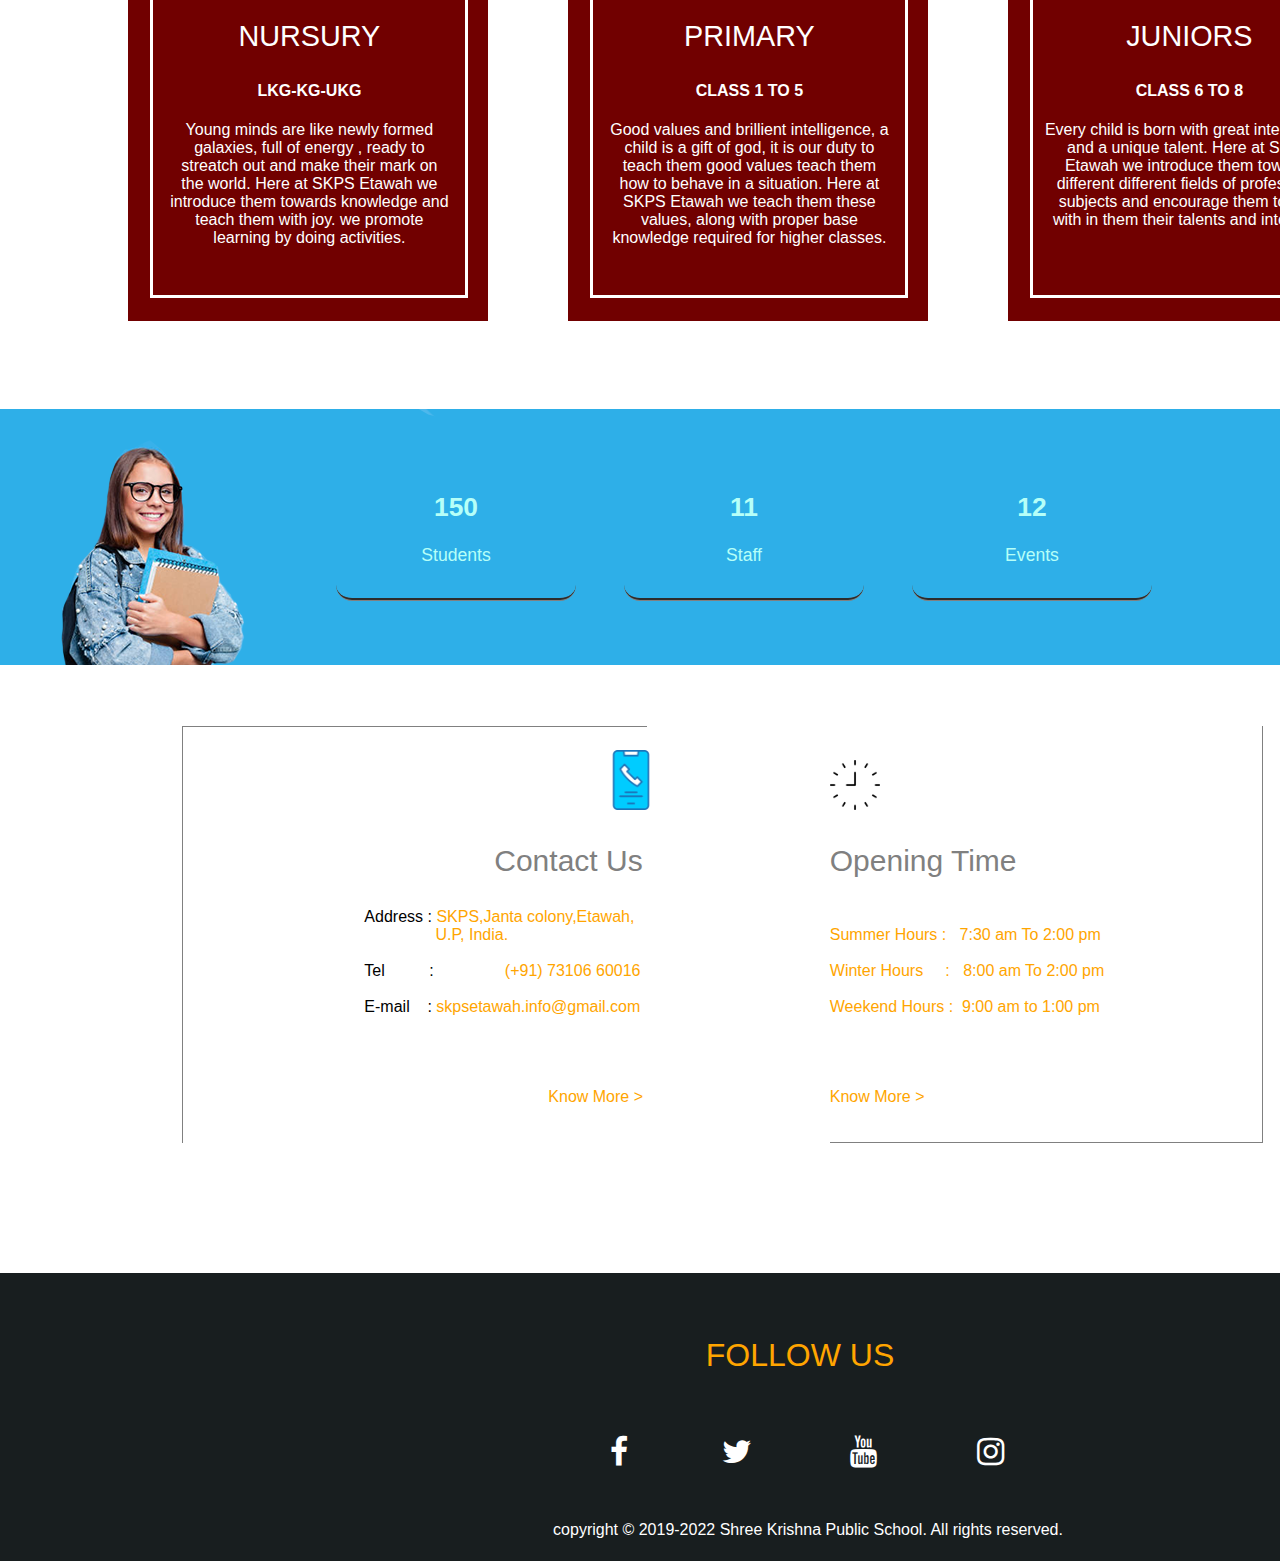
==== commit 089a246b: "d" ====
--- a/index.html
+++ b/index.html
@@ -28,7 +28,7 @@
 
 
 <div class="top-header-container">
-            <a href="index.html"><img class="logo-ad"src="images/shreekrishna1.png" alt="schoollogo"></a>
+           <img class="logo-ad"src="images/shreekrishna1.png" alt="schoollogo">
   <div class="menu-icon">
       <nav>
         <ul>
@@ -47,7 +47,7 @@
     <div class="container-1-text">
     <h4 style="margin:0% 0% 0% 0%;color:orange;">  SCHOOL</h4>
     <h4 style="margin:0% 0% 0% 0%;">  ADMISSIONS</h4>
-  <a href="#"> <h6 style="margin:0% 0% 0% 38%;font-size: 20px;">   OPEN NOW >></h6></a>
+  <a href="#"> <h6 style="margin:0% 0% 0% 27%;font-size: 20px;">   OPEN NOW >></h6></a>
     </div>
 
   </div>
--- a/styles.css
+++ b/styles.css
@@ -96,8 +96,8 @@
 .container-1-text{
   height: 14rem;
   width: 50rem;
-  font-size: 4rem;
-  padding: 4% 0% 0% 18%;
+  font-size: 3rem;
+  padding: 4% 0% 0% 22%;
   text-align: left;
   font-style: italic;
   text-decoration: none;
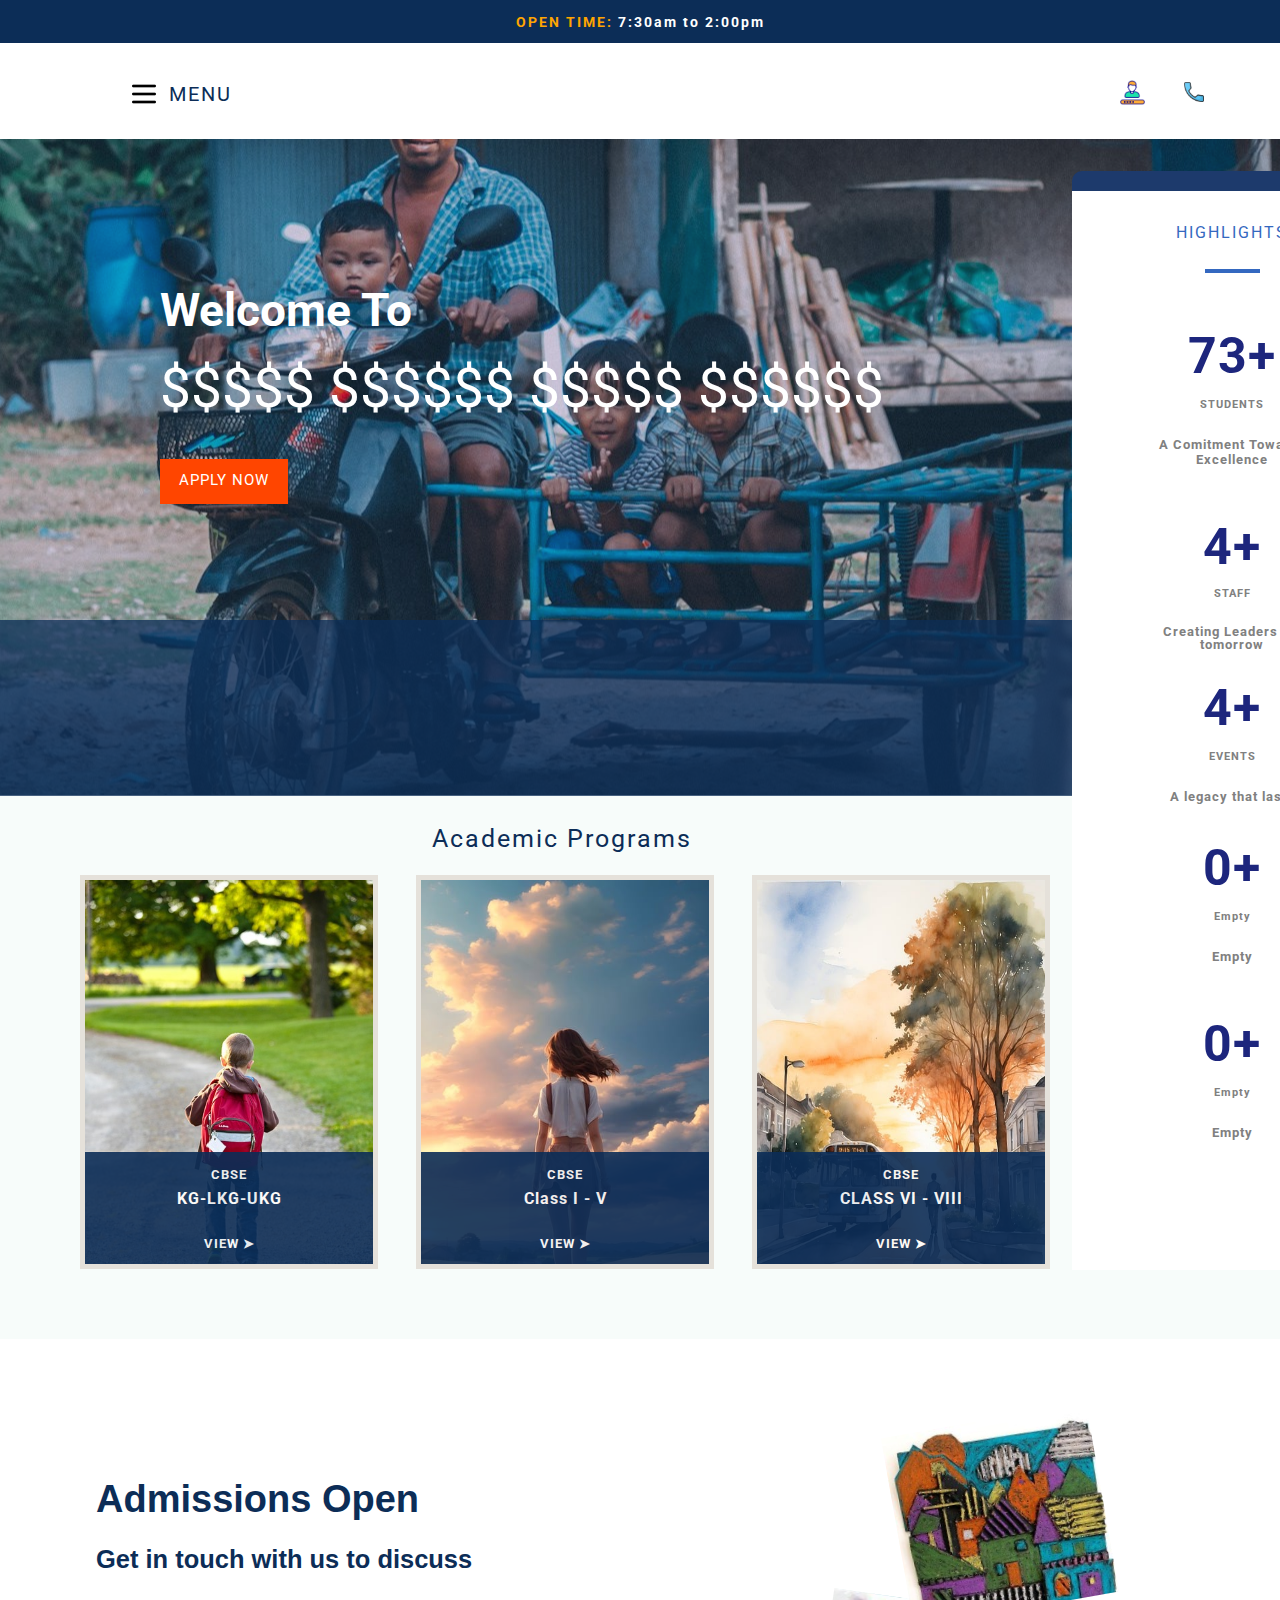
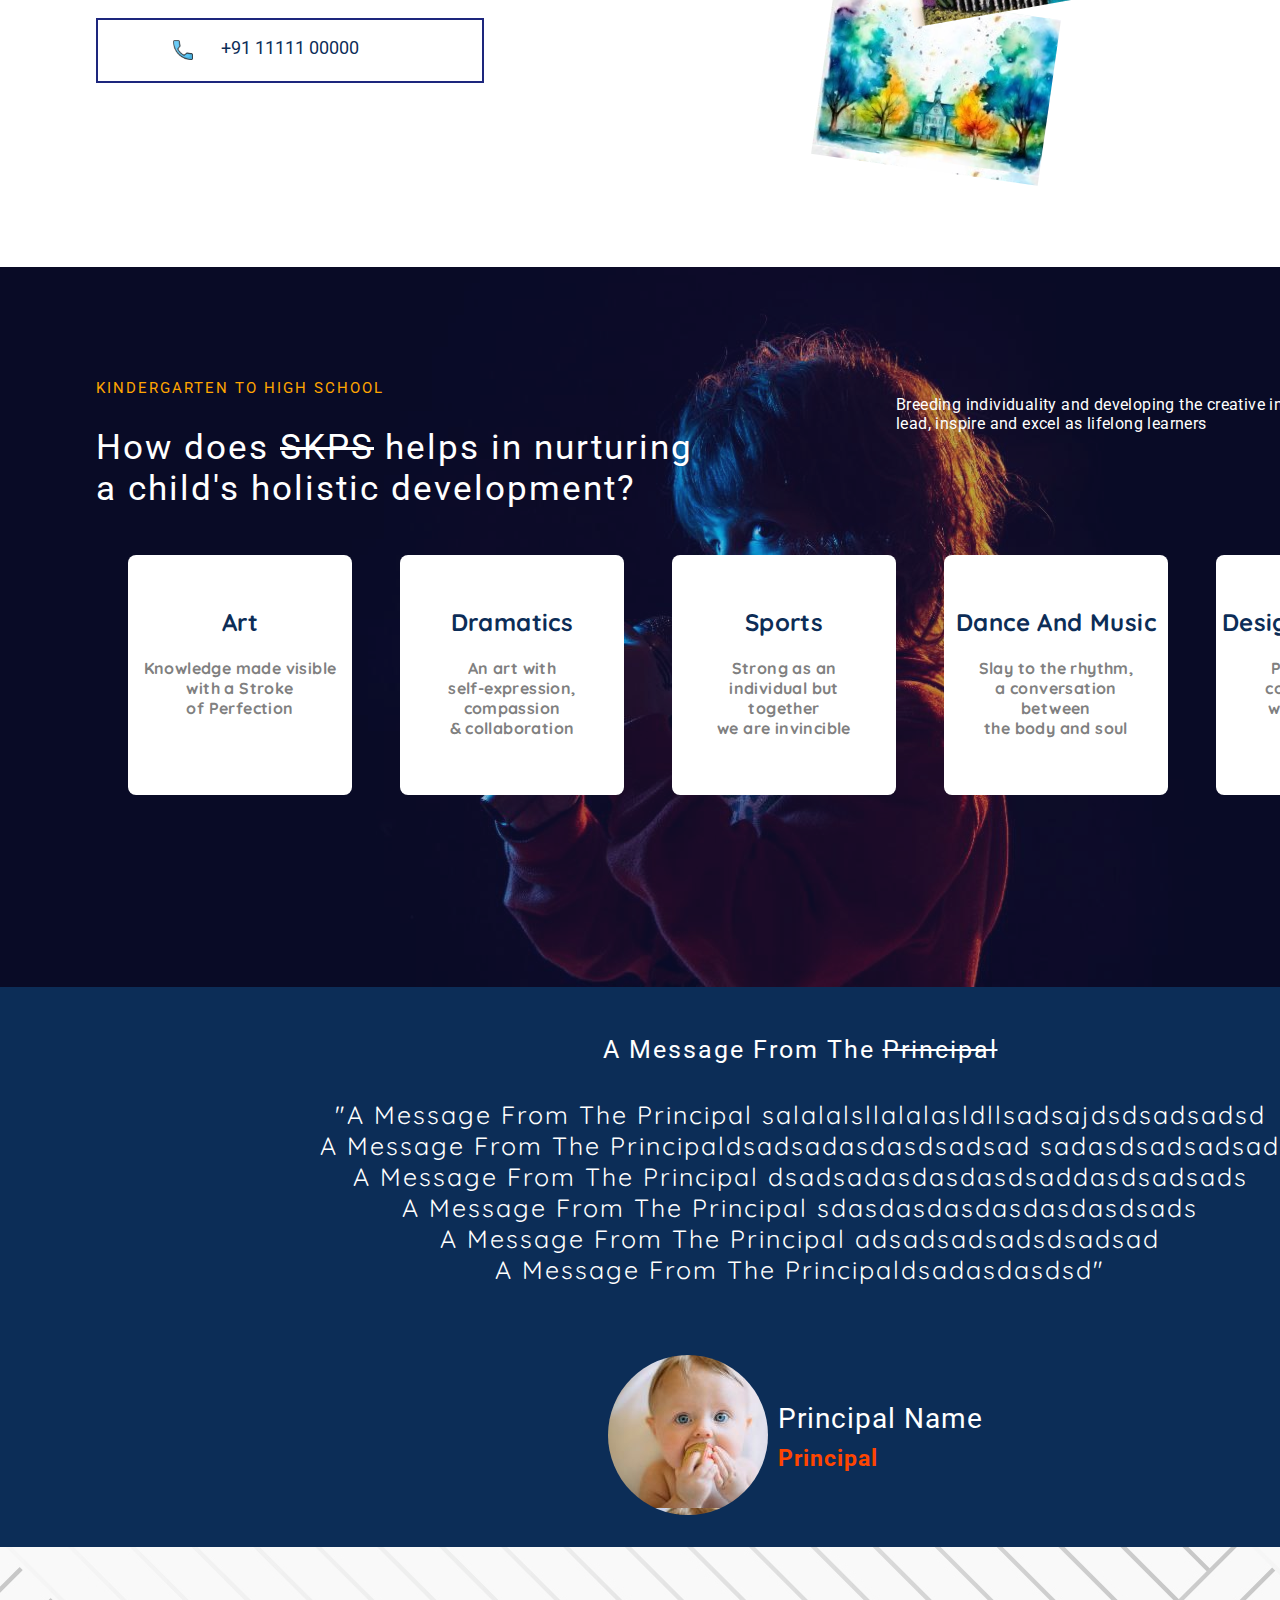
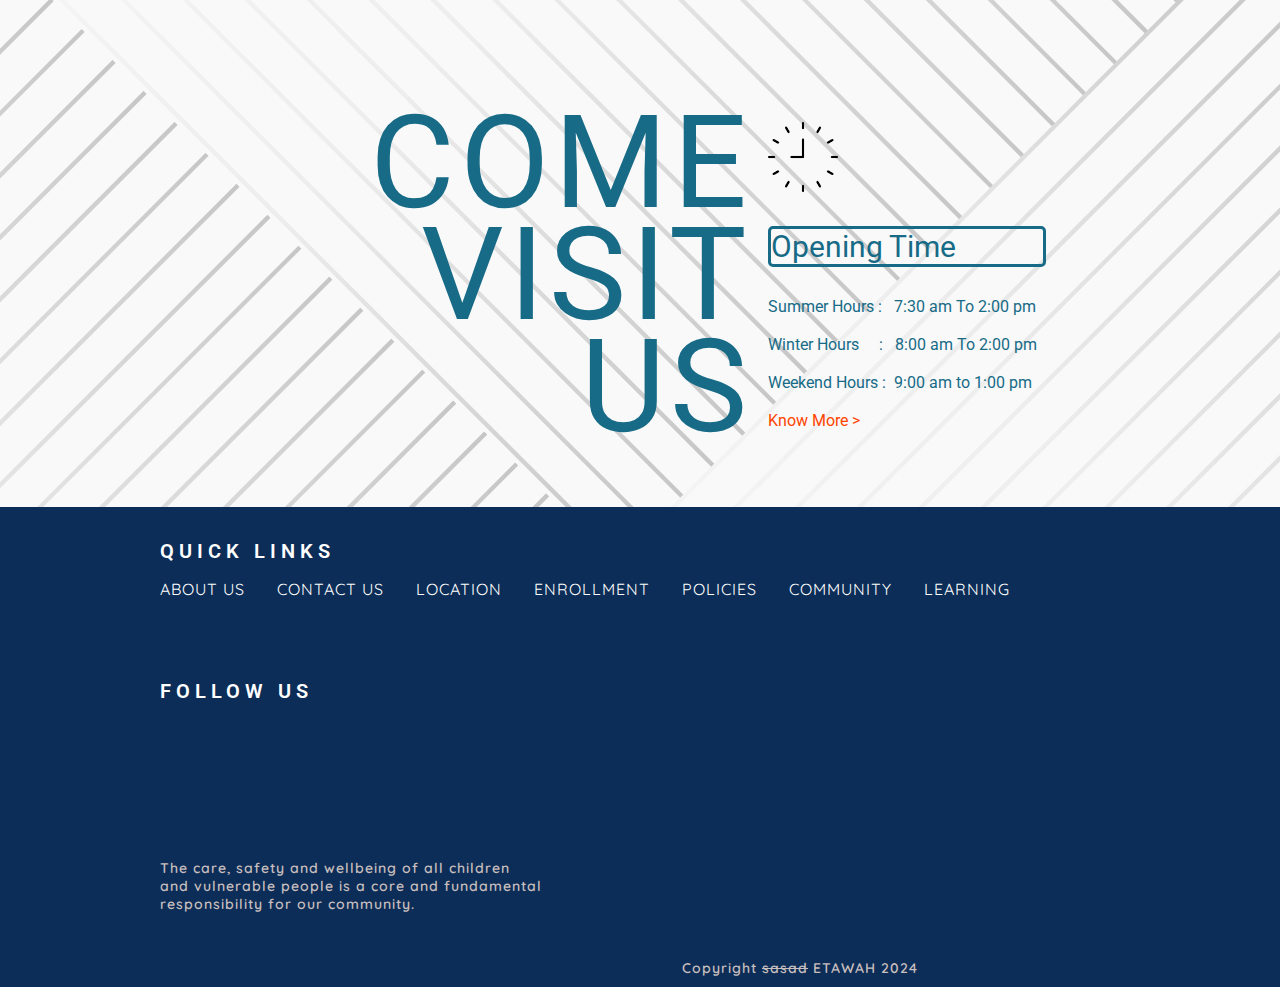
==== commit 909555ac: "newVersion" ====
--- a/index.html
+++ b/index.html
@@ -2,57 +2,280 @@
 <html lang="en" dir="ltr">
   <head>
       <meta charset="utf-8">
+      <meta name="viewport" content="width=device-width, initial-scale=1.0">
       <title>SHREE KRISHNA PUBLIC SCHOOL, ETAWAH</title>
-      <meta name="viewport" content="width=device-width, initial-scale=1.0">
         <link rel="stylesheet" href="styles.css">
         <link rel="stylesheet" href="">
         <link rel="stylesheet" href="">
         <link rel="stylesheet" href="">
-        <link href="https://fonts.googleapis.com/css2?family=Ultra&display=swap" rel="stylesheet">
-          <link rel="icon" href="images/favicon.ico">
-            <link rel="stylesheet" href="https://cdnjs.cloudflare.com/ajax/libs/font-awesome/4.7.0/css/font-awesome.min.css">
-  </head>
-
-  <body>
-    <h1 class="desktoponly">please use a desktop pc <br> to view this website
-      or view in desktop site mode
-    </h1>
-<div class="header-timings">
-
-  <div class="header-timings-text">
-
-    <span style="color:orange;">OPEN TIME: </span><span> 7:30am to 2:00pm</span>
-  </div>
-</div>
-
-
-
-<div class="top-header-container">
-           <img class="logo-ad"src="images/shreekrishna1.png" alt="schoollogo">
-  <div class="menu-icon">
-      <nav>
-        <ul>
-          <li><a href="index.html">Home</a></li>
-          <li><a href="aboutus.html">About Us</a></li>
-          <li><a href="#">Gallery</a></li>
-          <li><a href="#">Facility</a></li>
-        </ul>
-      </nav>
-</div>
-</div>
-
-
-<div class="container-1">
-  <div class="container-1-background">
-    <div class="container-1-text">
-    <h4 style="margin:0% 0% 0% 0%;color:orange;">  SCHOOL</h4>
-    <h4 style="margin:0% 0% 0% 0%;">  ADMISSIONS</h4>
-  <a href="#"> <h6 style="margin:0% 0% 0% 27%;font-size: 20px;">   OPEN NOW >></h6></a>
-    </div>
-
-  </div>
-
-</div>
+        <link href="https://fonts.googleapis.com/css2?family=Roboto:wght@900&display=swap" rel="stylesheet">
+        <link href="https://fonts.googleapis.com/css2?family=Quicksand:wght@300&display=swap" rel="stylesheet">
+        <link href="https://fonts.googleapis.com/css?family=Open+Sans:300,300i,400,400i,600,600i,700,700i,800,800i" rel="stylesheet">
+        <link rel="icon" href="images/favicon.ico">
+</head>
+<body>
+  <div class="mainDiv">
+      <div class="AllDiv">
+          <div class="header-timings">
+                <span class="openTime">OPEN TIME: </span><span> 7:30am to 2:00pm</span>
+          </div>
+                  <div class="tophead">
+                        <div class="tophead2">
+                          <img class="menuButtonIcon" src="images/1menu_button_icon.png">
+                          <span class="menu"><a href="#">MENU</a></span>
+                        </div>
+                        <div class="tophead3">
+                          <img class="menuButtonIconClose" src="images/1menu_button_close_icon.png">
+                            <span class="close"><a href="#">CLOSE</a></span>
+                        </div>
+                        <div class="LoginIcon">
+                          <a href="login.html"><img src="images/loginIcon.png" alt=""></a>
+                        </div>
+                        <div class="callIcon">
+                          <a href="call.button"><img style="height: 20px;" src="images/callIcon.png" alt=""></a>
+                        </div>
+                        <div class="locationIcon">
+                          <a href="location.map"><img style="height: 25px;" src="images/location_Icon.png" alt=""></a>
+                        </div>
+                        <div class="SearchIcon">
+                          <a href="search.html"><img style="height: 22px;" src="images/searchIcon.png" alt=""></a>
+                        </div>
+                  </div> 
+                  <div class="menuDropdown"> 
+                    <div class="BannerWelcomeFilter">                      
+                    </div>
+                    <div class="menuDropdown_container">
+                              <div class="countPanelDiv">
+                                <SPAN>HIGHLIGHTS</SPAN >
+                                  <br>
+                                  <br>
+                                <hr style="width: 55px;background-color:#3468C0; height: 4px;border: 0;"/>
+                              </div>
+                              <div class="BannerWelcome">
+                                <a href="#"><span class="applynow">APPLY NOW</span></a>
+                                <span class="SKPSWelcome">
+                                  <h5>Welcome To</h5>
+                                  $$$$$ $$$$$$ $$$$$ $$$$$$
+                                </span>
+                              </div>
+                             
+                              <div class="bannerbottombgBar">
+                              </div>
+                              <div class="StudentCount">
+                                <h1 style="font-size: 50px;" id="Studentcount">0</h1>
+                                <h6 style="color: grey;">STUDENTS</h6>
+                                <h5 style="color: grey;">A Comitment Towards Excellence</h5>
+                              </div>
+                              <div class="StaffCount">
+                                <h1 style="font-size: 50px;" id="Staffcount">0</h1>
+                                <h6 style="color: grey;">STAFF </h6>
+                                <h5 style="color: grey;">Creating Leaders for tomorrow</h5>
+                              </div>
+                              <div class="EventsCount">
+                                <h1  style="font-size: 50px;" id="Eventscount">0</h1>
+                                <h6 style="color: grey;">EVENTS</h6>
+                                <h5 style="color: grey;">A legacy that lasts</h5>
+                              </div>
+                              <div class="EmptyCount">
+                                <h1  style="font-size: 50px;" id="Eventscount">0+</h1>
+                                <h6 style="color: grey;">Empty</h6>
+                                <h5 style="color: grey;">Empty</h5>
+                              </div>
+                              <div class="EmptyCount0">
+                                <h1  style="font-size: 50px;" id="Eventscount">0+</h1>
+                                <h6 style="color: grey;">Empty</h6>
+                                <h5 style="color: grey;">Empty</h5>
+                              </div>
+                              <div id="headerInfo" class="">
+                                    <div class="menuText">
+                                        <ul id="menuText_list" class="">
+                                          <li><a style="color: #720455;" href="#">ABOUT US &nbsp;&nbsp;&nbsp;&nbsp; I</a></li>
+                                          <li><a href="#">CONTACT US</a></li>
+                                          <li><a href="#">LOCATION</a></li>
+                                          <li><a href="#">ENROLLMENT</a></li>
+                                          <li><a href="#">POLICIES</a></li>
+                                          <li><a href="#">COMMUNITY</a></li>
+                                          <li><a href="#">LEARNING</a></li>
+                                        </ul>
+                                      </div>
+                                      <div class="emptyBox">
+                                        <div id="menuText_listBar"></div>
+                                      </div>
+                               </div>  
+                    </div>
+                  </div> 
+                  <div class="OurCampus">
+                    <div class="OurCampusChild">
+                      <div class="OurCampusTab0">
+                        <div class="KG_UKG">
+                          <h5>CBSE</h5>
+                          <h4>Class I - V</h4>
+                          <a href="#"><br><h5>VIEW &#x27A4;</h5></a>
+                        </div>
+                        <img style="height: 28rem; width: 18rem; " src="images/aboutusimage2.jpg" alt="">
+                      </div>
+                      <div class="OurCampusTab1">
+                        <div class="KG_UKG">
+                          <h5>CBSE</h5>
+                          <h4>CLASS VI - VIII</h4>
+                          <a href="#"><br><h5>VIEW &#x27A4;</h5></a>
+                        </div>
+                        <img style="height: 28rem; width: 18rem; " src="images/aboutusimage3.jpg" alt="">
+
+                      </div>
+                      <div class="OurCampusTab2">
+                        <div class="KG_UKG">
+                          <h5>CBSE</h5>
+                          <h4>KG-LKG-UKG</h4>
+                          <a href="#"><br><h5>VIEW &#x27A4;</h5></a>
+                        </div>
+                        <img style="height: 28rem; width: 18rem; " src="images/aboutusimage1.jpg" alt="">
+                      </div>
+                      <div class="AcademyPrograms">
+                        <span class="APText">Academic Programs</span>
+                      </div>
+                    </div>
+                    </div>
+                    <div class="GetInTouch">
+                      
+                      <div class="GetInTouchChild">
+                        <div class="ArtShowCase2"></div>
+                        <div class="ArtShowCase1"></div>
+                        <span class="AdmissionOpen">Admissions Open
+                        <h6>Get in touch with us to discuss</h6>
+                        </span>
+                        <div class="contactButton">
+                          <a href="#">
+                            <div class="contact_Link">
+                              <img style="height: 20px;margin:3px 0 0 -3rem ;position: absolute;" src="images/callIcon.png" alt="">
+                              +91 11111 00000
+                            </div>
+                          </a>
+                        </div>
+                      </div>
+                    </div>
+                    <div class="kgtohighschool">
+                      <div class="kgtohighschoolFilter">
+                      </div>
+                      <div class="kgtohighschoolChild">
+                        <span class="kgtohighschoolText1">KINDERGARTEN TO HIGH SCHOOL</span>
+                        <span class="kgtohighschoolText2">How does <del>SKPS</del> helps in nurturing a child's holistic development?</span>
+                        <span class="kgtohighschoolText3">Breeding individuality and developing the creative 
+                          innovators of tomorrow to lead, inspire and excel as lifelong learners</span>
+                        <div class="Art">
+                          <h2>Art</h2>
+                          <h4 style="color: grey;">Knowledge made visible <br> with a Stroke <br> of Perfection</h4>
+                        </div>
+                        <div class="Dramatics">
+                          <h2>Dramatics</h2>
+                          <h4 style="color: grey;">An art with <br> self-expression,<br> compassion <br>& collaboration</4>
+                        </div>
+                        <div class="Sports">
+                          <h2>Sports</h2>
+                          <h4 style="color: grey;">Strong as an <br>
+                             individual but <br> together <br> we are invincible</h4>
+                        </div>
+                        <div class="DanceAndMusic">
+                          <h2>Dance And Music</h2>
+                          <h4 style="color: grey;">Slay to the rhythm,<br> a conversation <br> between <br> the body and soul</h4>
+                        </div>
+                        <div class="DesignAndMedia">
+                          <h2>Design And Media</h2>
+                          <h4 style="color: grey;">Power of pure <br>communication <br> without a word</h4>
+                        </div>
+                        <div class="MessageFromPrincipalBox"></div>
+                        <span class="MessageFromPrincipal">A Message From The <del>Principal</del></span>
+                        <span class="MessageFromPrincipal1">
+                          "A Message From The Principal salalalsllalalasldllsadsajdsdsadsadsd <br>
+                          A Message From The Principaldsadsadasdasdsadsad sadasdsadsadsad<br>
+                          A Message From The Principal dsadsadasdasdasdsaddasdsadsads<br>
+                          A Message From The Principal sdasdasdasdasdasdasdsads<br>
+                          A Message From The Principal adsadsadsadsdsadsad<br>
+                          A Message From The Principaldsadasdasdsd"</span>
+
+                          <div class="PrincipalImage"></div>
+                          <span class="PrincipalName">Principal Name
+                            <h5 style="color: orangered;">Principal</h5>
+                          </span>
+                      </div>
+                    </div>
+                    <div class="ContactUsMain">
+                      <div class="contact-info">
+                        <span class="contactusvisitus">COME <br>VISIT <br>US</span>
+                        <div class="contact-info-2">
+                          <img style="height:70px;padding-top:17%;"src="images/clock.png" alt="">
+                          <p style="COLOR:#176B87;border-radius: 5px;width: 17rem; border-style: solid; font-size:30px;">Opening Time</p>
+                          <p class="container-10-address-text" >
+                              Summer Hours :&nbsp&nbsp 7:30 am To 2:00 pm<br><br>
+                              Winter Hours&nbsp&nbsp&nbsp&nbsp : &nbsp 8:00 am To 2:00 pm<br><br>
+                              Weekend Hours : &nbsp9:00 am to 1:00 pm<br><br>
+                              <a href="#">Know More ></a>
+                          </p>  
+                        </div>
+                        </div>
+                      </div>
+                      <div class="QuickLinksBg">
+                        <div class="QuickLinksDiv">
+                          <span class="QuickLinkHeading">QUICK LINKS</span>
+                          <ul class="QuickLinksList">
+                            <li><a href="#">ABOUT US</a></li>
+                            <li><a href="#">CONTACT US</a></li>
+                            <li><a href="#">LOCATION</a></li>
+                            <li><a href="#">ENROLLMENT</a></li>
+                            <li><a href="#">POLICIES</a></li>
+                            <li><a href="#">COMMUNITY</a></li>
+                            <li><a href="#">LEARNING</a></li>
+                          </ul>
+                          <span class="FollowUsHeading">FOLLOW US</span>
+                          <span class="BottomText1">The care, safety and wellbeing of all children 
+                            <br> and vulnerable people is a core and fundamental 
+                            <br> responsibility for our community.</span>
+                          <!-- <span class="BottonText2">We acknowledge the Traditional Owners of the land 
+                            <br>on which our College resides and pay our 
+                            <br> respects to their Elders, past, present and future.</span> -->
+                          <span class="CopyrightText">Copyright <del>sasad</del> ETAWAH 2024</span>
+                        </div>
+                      </div>
+                    </div>
+    </div>
+</div>
+ 
+  <!-- <div class="countdown-overlay"> 
+    <div class="countdown-overlay-1"> 
+          </div>
+         <div class="countdown-overlay-2">
+                 <h2 id="staffCount">11</h2>    Staff 
+          </div> 
+           <div class="countdown-overlay3">
+                <h2 id="eventsCount">12</h2>  Events
+          </div>  
+ </div> -->
+     
+        <!-- <div class="countdown-overlay-2">
+          hello
+          </div> -->
+                      <!-- <div class="menu-icon">
+                          <nav>
+                            <ul>
+                              <li><a href="index.html">Home</a></li>
+                              <li><a href="aboutus.html">About Us</a></li>
+                              <li><a href="cfile.c" download>Gallery</a></li>
+                              <li><a href="#">Facility</a></li>
+                            </ul>
+                          </nav>
+                      </div> -->
+
+  <!-- <div class="container-1">
+    <div class="container-1-background">
+      <div class="container-1-text">
+      <h4 style="margin:0% 0% 0% 0%;color:orange;">  SCHOOL</h4>
+      <h4 style="margin:0% 0% 0% 0%;">  ADMISSIONS</h4>
+    <a href="#"> <h6 style="margin:0% 0% 0% 27%;font-size: 20px;">   OPEN NOW >></h6></a>
+      </div>
+
+    </div>
+
+  </div>
 <br>
 <br>
 
@@ -126,23 +349,10 @@
       </div>
     </div>
   </div>
-</div>
-<div class="countdown-overlay">
-  <div class="countdown-overlay-0">
-  <div class="countdown-overlay-1">
-    <h2>150</h2>  Students
-  </div>
-  <div class="countdown-overlay-2">
-  <h2>11</h2>    Staff
-  </div>
-  <div class="countdown-overlay-3">
-    <h2>12</h2>  Events
-  </div>
-</div>
-</div>
-
-
-
+</div> -->
+
+
+<!--
 <div class="contact-info">
   <div class="contact-info-1">
     <img style="height:60px;padding:5% 0% 0% 90%; "src="images/call.png" alt="">
@@ -195,30 +405,9 @@
     Public School.
       All rights reserved.
 
-</div>
-
-
-
-
-<!--
-  <script>
-    var menulist = document.getElementById("menulist");
-
-    menulist.style.height = "0px";
-
-    function togglemenu() {
-
-      if (menulist.style.height == "0px") {
-        menulist.style.height = "180px"
-      }
-      else {
-        menulist.style.height = "0px"
-      }
-
-    }
-
-  </script>
--->
-  </body>
+</div> -->
+
+<script src="script.js"></script>
+</body>
 
 </html>
--- a/styles.css
+++ b/styles.css
@@ -1,49 +1,966 @@
 body{
 margin:0;
 padding: 0;
-font-family: sans-serif;
+background-color: white;
+font-family: 'Roboto', sans-serif;
 cursor:default;
-}
-.desktoponly{
-  display:none;
-}
-
+overflow-x: hidden;
+}
+body a {
+  text-decoration: none;
+  color: #0C2D57;
+  cursor: grab;
+}
+body a:hover {
+  transition: .4s;
+  color: #720455;
+}
+
+.mainDiv {
+  margin: auto;
+  align-items: center;
+  display: flex;
+  flex-direction: column;
+  justify-content: space-around;
+}
+/* Top Timings Display CSS */
+.AllDiv{
+  display: flex;
+  width: 100%;
+  flex-direction: column;
+  justify-content: space-around;
+  align-items: center;
+}
 .header-timings{
-  background-color: #181e1f ;
-  height: 4rem;
+  background-color: #0C2D57;
+  letter-spacing: 2px;
+  color: white;
+  height: 1.8rem;
   width: 100%;
-  margin-top: 0%;
-  margin-bottom: 0%;
-  position: fixed;
-}
-.header-timings-text{
-  font-size: 1rem;
-  text-align: center;
-  margin-bottom: 0%;
+  padding-top: .9rem;
+  text-align: center;
+  font-weight: bolder;
+  font-size: 14px;
+
+}  .menuDropdown{
+  height: 41rem;
+  /* scale: 1; */
+  z-index: 2;
+  width: 100%;
+  margin: auto;
+  background-image: url('images/students_AIgen.jpg');
+  display: flex;
+  flex-direction: column;
+  background-repeat: repeat;
+  background-position: 40%;
+}
+
+.menuDropdown_container{
+  height: 45rem;
+  width: 100rem;
+  overflow: visible;
+  margin: auto ;
+  /* background-color: red; */
+  display: flex;
+  z-index: 2;
+  flex-direction: column;
+  /* position: absolute; */
+}
+
+.menuText_list{
+  animation: menuList;
   padding-top: 1rem;
-  color: white;
-  font-weight: bolder;
-}
-.logo-ad{
-  width: 19.5rem;
+  display: block;
+  animation-duration: 1s;
+  z-index: 2;
+}
+@keyframes menuList {
+  
+  0%{
+    opacity: 0%;
+    padding-top: 0rem;
+  }
+  100% {
+    opacity: 100%;
+    padding-top: 1rem;
+
+  }
+}
+.menuText_list_ReverseNone{
+  display: none;
+}
+.menuText_list_Reverse{
+  animation: menuListReverse;
+  padding-top: 1rem;
+  animation-duration: 0.15s;
+  opacity: 0%;
+  z-index: 0;
+  /* display: none; */
+}
+
+@keyframes menuListReverse {
+  0%{
+    opacity: 100%;
+    padding-top: 3rem;
+  }
+  100% {
+    opacity: 0%;
+    display: none;
+    padding-top: 0rem;
+
+  }
+}
+.headerInfoJS {
+  background-color: white;
+  overflow: visible;
+  width: 115rem;
+  height: 41rem; 
+  margin: 0 0 0 -10rem;
+  position: absolute;
+  z-index: 2; 
+  animation-name: expand;
+  animation-duration: 1.4s;
+}
+@keyframes expand{
+
+  30%{
+    height: 40.2rem;
+  }
+  0%{
+    height: 0rem;
+  }
+}
+.headerInfo {
+  background-color: white;
+  width: 115rem;
+  height: 0rem; 
+  margin: 0 0 0 -10rem;
+  position: absolute;
+  z-index: 0; 
+  overflow: visible;
+  animation-name: shrink;
+  animation-duration: 1.4s;
+} 
+@keyframes shrink {
+  0% {
+    height: 30rem;
+  }
+  25%{
+    height: .4rem;
+  }
+  100% {
+    height: 0rem;
+  }
+} 
+
+
+.tophead{
+  height: 6rem;
+  letter-spacing: 2px;
+  width: 100rem;
+  background-color: white;
+  margin: auto;
+  display: flex;
+  justify-content: center;
+  flex-direction: column;
+}
+
+.tophead2{
+  height: 2rem;
+  width: 0rem;
+  text-align: center;
+  justify-content: center;
+  /* background-color: green; */
+  position: absolute;  
+}
+.tophead3{
+  height: 2rem;
+  width: 0rem;
+  position: absolute;
+  text-align: center;
+  justify-content: center;
+  font-family: 'Roboto', sans-serif;
+  /* background-color: orange; */
+}
+.LoginIcon{
+  position: absolute;
+  padding-top: .4rem;
+  margin: 0 0 0 70rem;
+}
+.callIcon{
+  position: absolute;
+  padding-top: .4rem;
+  margin: 0 0 0 74rem;
+}
+.LoginIcon img{
+  height: 25px;
+}
+.locationIcon{
+  position: absolute;
+  padding-top: .4rem;
+  margin: 0 0 0 78rem;
+}
+.SearchIcon{
+  position: absolute;
+  padding-top: .4rem;
+  margin: 0 0 0 82.5rem;
+  
+}
+
+.openTime{
+  color: orange;
+} 
+
+.menu {
+  cursor:grab;  width: 15rem;
+  font-size: 20px;
+  position: absolute;
+  padding: 0.4rem 0 0 5rem;
+  font-family: 'Roboto', sans-serif;
+}
+ .menuButtonIcon{
+  height: 2rem;
+  padding: .15rem 0rem 0rem 8rem ;
+  position:absolute;
+}
+ .menuButtonIconClose{
+  height: 2.2rem;
+  padding: 0rem 0rem 0rem 8rem;
+  position:absolute;
+  display: none;
+}
+
+.close {
+  cursor:grab;  width: 15rem;
+  font-size: 20px;
+  position: absolute;
+  padding: 0.4rem 0 0 5.25rem;
+  display: none;
+}
+
+.menuText{
+  justify-content: left;
+  text-align: left;
+  letter-spacing: 2px;
+  position: absolute;
+  padding: 0rem 0 0 25rem;
+  font-family: Open Sans,sans-serif;
+  display: none;
+}
+.menuText ul li{
+  font-size: 25px;
+  display: flex;
+  padding: 0rem 0rem .9rem 1rem;
+  flex-direction: column;
+  width: 20rem;
+  z-index: 0;
+  /* display: none; */
+  /* background-color: red; */
+  margin: auto;
+  list-style: none;
+}
+#menuText_listBar{
+  display: none;
+  position: absolute;
+  background-color: #720455;
+  margin: 1.7rem 0 0 45rem;
+}
+
+.countPanelDiv{
+  font-family: 'Roboto', sans-serif;
+  letter-spacing: 2px;
+  color: #3468C0;
+  height: 65.4rem;
+  width: 20rem;
+  margin:2rem 0 0 67rem;
+  background-color: white;
+  border-top-left-radius: 10px;
+  border-top-right-radius: 10px;
+  border-top-color:#3468C0;
+  border-width: 20px;
+  text-align: center;
+  padding: 2rem 0 0 0;
+  border-top-style:inset ;
+  position: absolute;
+}
+
+.StudentCount{
+  color: #1D267D;
+  line-height: 15px;
+  font-family: 'Roboto', sans-serif;
+  position: absolute;
+  text-align: center;
+  letter-spacing: 1px;
+  width: 10rem;
+  height: 10rem;
+  margin: 11rem 0 0 72rem;
+  /* background-color: #AAD7D9; */
+}
+.StaffCount{
+  color: #1D267D;
+  line-height: 13px;
+  position: absolute;
+  text-align: center;
+  letter-spacing: 1px;
+  font-family: 'Roboto', sans-serif;
+  width: 10rem;
+  height: 10rem;
+  margin: 23rem 0 0 72rem;
+  /* background-color: #AAD7D9; */
+}
+.EventsCount{
+  color: #1D267D;
+  line-height: 15px;
+  position: absolute;
+  text-align: center;
+  letter-spacing: 1px;
+  font-family: 'Roboto', sans-serif;
+  width: 10rem;
+  height: 10rem;
+  margin: 33rem 0 0 72rem;
+  /* background-color: #AAD7D9; */
+}
+.EmptyCount{
+  color: #1D267D;
+  line-height: 15px;
+  position: absolute;
+  text-align: center;
+  letter-spacing: 1px;
+  font-family: 'Roboto', sans-serif;
+  width: 10rem;
+  height: 10rem;
+  margin: 43rem 0 0 72rem;
+  /* background-color: #AAD7D9; */
+}
+.EmptyCount0{
+  color: #1D267D;
+  line-height: 15px;
+  position: absolute;
+  text-align: center;
+  letter-spacing: 1px;
+  font-family: 'Roboto', sans-serif;
+  width: 10rem;
+  height: 10rem;
+  margin: 54rem 0 0 72rem;
+  /* background-color: #AAD7D9; */
+}
+.BannerWelcome{
+  margin: 6rem 0 0 10rem;
+  color: white;
+  line-height: 0rem;
+  font-size: 55px;
+  z-index: 2;
+}
+.applynow{
+  position: absolute;
+  letter-spacing: 1px;
+  font-family: 'Roboto', sans-serif;
+  height: 1.5rem;
+  width: 8rem;
+  background-color: orangered;
+  margin: 14rem 0 0 0;
+  padding-top: 1.3rem;
+  color: white;
+  text-align: center;
+  font-size: 15PX;
+  z-index: 2;
+}
+.applynow:hover{
+  background-color: green;
+  transition: .5s;
+}
+.bannerbottombgBar{
+  position: relative;
+  /* margin-left: 50rem; */
+  height: 11rem;
+  width: 180rem;
+  background-color:#0C2D57;
+  margin: 14.5rem 0 0 -40rem;
+  opacity: 75%;
+  /* padding-bottom: 5rem; */
+  z-index: -1;
+}
+.BannerWelcomeFilter{
+  position: absolute;
+  width: 100%;
+  height: 41rem;
+  opacity: 20%;
+  background-color:#1D267D;
+}
+
+.OurCampus{
+  height: 34rem;
+  width: 100%;
+  background-color: #F7FCFA;
+  margin: auto;
+}
+.OurCampusChild{
+  height: 20rem;
+  width: 100rem;
+  background-color: #F7FCFA;
+  margin: auto;
+  display: flex;
+  flex-direction: column;
+  /* background-color: green; */
+}
+.AcademyPrograms{
+  height: 2rem;
+  position: absolute;
+  /* background-color: red; */
+  margin: 1.8rem 0 0 27rem;
+  width: 20rem;
+}
+
+.OurCampusTab0{
+  position: absolute;
+  overflow: hidden;
+  border-color: #E5E1DA;
+  border-style: solid;
+  border-width: 5px;
+  margin: 5rem 0 0 26rem;
+  height: 24rem;
+  width: 18rem;
+}
+.OurCampusTab1{
+  overflow: hidden;
+  border-color: #E5E1DA;
+  border-style: solid;
+  border-width: 5px;
+  position: absolute;
+  margin: 5rem 0 0 47rem;
+  height: 24rem;
+  background-color: #ECF2FF;
+  /* justify-content: center; */
+  width: 18rem;
+}
+.OurCampusTab2{
+  overflow: hidden;
+  border-color: #E5E1DA;
+  border-style: solid;
+  border-width: 5px;
+  position: absolute;
+  height: 24rem;
+  margin: 5rem 0 0 5rem;
+  background-color: #ECF2FF;
+  /* justify-content: center; */
+  width: 18rem;
+}
+.KG_UKG{
+  position: absolute;
+  line-height: 1px;
+  letter-spacing: 1px;
+  margin: 17rem 0 0 0;
+  width: 18rem;
+  height: 7rem;
+  opacity: 90%;
+  color: white;
+  text-align: center;
+  /* padding-top: 1rem; */
+  background-color: #0C2D57;
+}
+.KG_UKG a{
+  color: white;
+}
+.KG_UKG a:hover{
+  color: orangered;
+}
+
+.APText{
+  letter-spacing: 2px;
+  font-size: 25px;
+  font-family: 'Roboto',sans-serif;
+  color: #0C2D57;
+} 
+.GetInTouch{
+  margin: auto;
+  width: 100%;
+  height: 33rem;
+  background-repeat:no-repeat;
+  background-position: 91%;
+  background-color: white;
+  /* background-image: url(images/seamlessDotted.png); */
+  background-position: 30%;
+  /* background-color: red; */
+}
+.GetInTouchChild{
+  height: 35rem;
+  width: 100rem;
+  /* background-color: grey; */
+  margin: auto;
+  display: flex;
+  flex-direction: column;
+}
+.AdmissionOpen{
+  font-size: 38px;
+  font-family: 'Montserrat',sans-serif;
+  color:#0C2D57;
+  font-weight:bold;
+  line-height: .0px;
+  margin: 10rem 0 0 6rem;
+  /* background-color: white; */
+}
+.ArtShowCase1{
+  position: absolute;
+  height: 12rem;
+  /* background-color: red; */
+  width: 13rem;
+  background-image: url(images/abstractArt1_1.jpg);
+  margin: 5rem 0 0 56rem;
+  rotate: -10deg;
+}
+.ArtShowCase2{
+  position: absolute;
+  height: 9.5rem;
+  /* background-color: red; */
+  width: 13rem;
+  background-image: url(images/abstractArt3_1.jpg);
+  margin: 17rem 0 0 52rem;
+  scale: 1.1;
+  rotate: 8deg;
+}
+.contactButton{
+  height: 2.7rem;
+  width: 24rem;
+  font-size: 18px;
+  margin: 0 0 0 6rem;
+  /* background-color: red; */
+}
+.contact_Link{
+  height: 2.7rem;
+  width: 24rem;
+  font-size: 18px;
+  border-style: solid;
+  border-width: 2px;
+  border-color:#1D267D;
+  text-align: center;
+  padding-top: 1.1rem;
+  /* background-color: red; */
+}
+
+.contact_Link:hover{
+  transition: .4s;
+  color: white;
+  background-color:#0C2D57;
+}
+
+.kgtohighschool{
+  width: 100%;
+  margin: auto;
+  background-image: url(images/footballBanner.jpg);
+  height: 45rem;
+  background-color: #3468C0;
+  display: flex;
+  flex-direction: column;
+}
+.kgtohighschoolFilter{
+  width: 100%;
+  margin: auto;
+  position: absolute;
+  opacity: 30%;
+  /* background-image: url(images/footballBanner.jpg); */
+  height: 45rem;
+  background-color:#1D267D;
+}
+.kgtohighschoolChild{
+  display: flex;
+  flex-direction: column;
+  color: white;
+  margin: auto;
+  height: 45rem;
+  width: 100rem;
+  z-index: 1;
+  /* background-color: orangered; */
+}
+.kgtohighschoolText1{
+  letter-spacing: 2px;
+  font-size: 15px;
+  color: orange;
+  position: absolute;
+  margin:7rem 0 0 6rem;
+}
+.kgtohighschoolText2{
+  letter-spacing: 2px;
+  width: 38rem;
+  font-size: 35px;
+  color: white;
+  position: absolute;
+  margin:10rem 0 0 6rem;
+}
+.kgtohighschoolText3{
+  letter-spacing: .4px;
+  width: 36rem;
+  font-size: 16px;
+  color: white;
+  position: absolute;
+  margin:8rem 0 0 56rem;
+}
+.MessageFromPrincipalBox{
+  position: absolute;
+  font-family: 'Quicksand',sans-serif;
+  height: 35rem;
+  width: 500rem;
+  background-color:#0C2D57;
+  margin: 45rem 0 0 -200rem;
+}
+
+.MessageFromPrincipal{
+  letter-spacing: 2px;
+  font-family: 'Roboto',sans-serif;
+  font-size: 25px;
+  color: white;
+  position: absolute;
+  align-self: center;
+  margin:48rem 0 0 0rem;
+}
+.MessageFromPrincipal1{
+  letter-spacing: 2px;
+  font-family: 'Quicksand',sans-serif;
+  font-size: 25px;
+  color: white;
+  position: absolute;
+  align-self: center;
+  text-align: center;
+  margin:52rem 0 0 0rem;
+}
+.PrincipalImage{
+  position: absolute;
+  background-image: url(images/PrincipalImage.jpg);
+  border-radius: 250%;
+  height: 10rem;
+  width: 10rem;
+  background-color: white;
+  margin: 68rem 0 0 38rem;
+}
+.PrincipalName{
+  letter-spacing: 1px;
+  line-height: 0%;
+  font-family: 'Roboto',sans-serif;
+  font-size: 28px;
+  color: white;
+  position: absolute;
+  align-self: center;
+  text-align: left;
+  margin:72rem 0 0 10rem;
+}
+.Art{
+  position: absolute;
+  text-align:center;
+  letter-spacing: .4px;
+  font-family: 'Quicksand',sans-serif;
+  padding: 2rem 0rem 0 0rem;
+  color:#0C2D57;
+  border-radius: 8px;
+  height: 13rem;
+  width: 14rem;
+  background-color: white;
+  margin: 18rem 0 0 8rem;
+}
+.Dramatics{
+  position: absolute;
+  text-align:center;
+  letter-spacing: .4px;
+  font-family: 'Quicksand',sans-serif;
+  padding: 2rem 0rem 0 0rem;
+  color:#0C2D57;
+  border-radius: 8px;
+  height: 13rem;
+  width: 14rem;
+  background-color: white;
+  margin: 18rem 0 0 25rem;
+}
+.Sports{
+  position: absolute;
+  text-align:center;
+  letter-spacing: .4px;
+  font-family: 'Quicksand',sans-serif;
+  padding: 2rem 0rem 0 0rem;
+  color:#0C2D57;
+  border-radius: 8px;
+  height: 13rem;
+  width: 14rem;
+  background-color: white;
+  margin: 18rem 0 0 42rem;
+}
+.DanceAndMusic{
+  position: absolute;
+  text-align:center;
+  letter-spacing: .4px;
+  font-family: 'Quicksand',sans-serif;
+  padding: 2rem 0rem 0 0rem;
+  color:#0C2D57;
+  border-radius: 8px;
+  height: 13rem;
+  width: 14rem;
+  background-color: white;
+  margin: 18rem 0 0 59rem;
+}
+.DesignAndMedia{
+  position: absolute;
+  text-align:center;
+  letter-spacing: .4px;
+  font-family: 'Quicksand',sans-serif;
+  padding: 2rem 0rem 0 0rem;
+  color:#0C2D57;
+  border-radius: 8px;
+  height: 13rem;
+  width: 14rem;
+  background-color: white;
+  margin: 18rem 0 0 76rem;
+}
+.ContactUsMain{
+  width: 100%;
+  margin: auto;
+  margin-top: 35rem;
+  height: 35rem;
+  background-color:white;
+  background-image: url(images/seamlesspatternbg.jpg);
+}
+
+.contact-info{
+  height: 38rem;
+  display: flex;
+  flex-direction:column;
+  margin: auto;
+  width: 95rem;
+}
+
+.contact-info-2{
+  height: 26rem;
+  position:absolute;
+  width: 29rem;
+  background-color:transparent;
+  border-color: grey;
+  /* border-style: solid;  */
+  margin: 6rem 0 0 48rem;
+  border-width:  0rem 0.05rem 0.05rem 0rem ;
+}
+.contactusvisitus{
+  letter-spacing: 5px;
+  line-height: 7rem;
+  font-size: 130px;
+  color: #176B87;
+  text-align: right;
+  margin:10rem 48rem 0 0;
+}
+/*                                                     A D D R E S S     T A B*/
+.container-10-address-tab{
+  width: 20%;
+  height: 250px;
+}
+.container-10-address-heading{
+  padding-top: 6%;
+  text-align: left;
+  font-size: 120%;
+  color:#0C2D57;
+  padding-left: 20%;
+}
+.container-10-address-text{
+  text-align: left;
+  font-size: 100%;
+  color:#176B87;
+  /* border-radius: 1%;
+  border-width: 2px;
+  border-style: solid; */
+
+}
+.container-10-address-text a{
+  color:orangered;
+}
+.container-10-address-text a:hover{
+  color: olivedrab;
+  cursor: pointer;
+}
+.QuickLinksBg{
+  background-color:#0C2D57;
+  height: 30rem;
+  width: 100%;
+}
+.QuickLinksDiv{
+  height: 20rem;
+  width: 100rem;
+  display: flex;
+  flex-direction: column;
+  /* background-color: green; */
+  margin: auto;
+}
+.QuickLinkHeading{
+  color: white;
+  letter-spacing: 5px;
+  margin: 2rem 0 0 10rem;
+  font-size: 20px;
+  font-weight: 600;
+}
+.QuickLinksList{
+  display: flex;
+  flex-direction: row;
+  letter-spacing: 1px;
+  font-family: 'Quicksand',sans-serif;
+  color: white;
+  list-style: none;
+  padding-left: 8rem;
+  
+}
+.QuickLinksList a{
+  color: white;
+}
+.QuickLinksList a:hover{
+  font-weight: 600;
+  transition: 0s;
+  color: white;
+}
+.QuickLinksList li{
+  color: white;
+  padding-left: 2rem;
+}
+.FollowUsHeading{
+  color: white;
+  letter-spacing: 5px;
+  margin: 4rem 0 0 10rem;
+  font-size: 20px;
+  font-weight: 600;
+}
+.BottomText1{
+  font-family: 'Quicksand',sans-serif;
+  color: rgb(199, 190, 190);
+  position: absolute;
+  letter-spacing: 1px;
+  margin: 22rem 0 0 10rem;
+  font-size: 14px;
+  font-weight: 600;
+}
+.CopyrightText{
+  font-family: 'Quicksand',sans-serif;
+  text-align: center;
+  color: rgb(199, 190, 190);
+  /* position: absolute; */
+  letter-spacing: 1px;
+  margin: 16rem;
+  font-size: 14px;
+  font-weight: 600;
+}
+.BottonText2{
+  color: white;
+  position: absolute;
+  letter-spacing: 1px;
+  margin: 20rem 0 0 10rem;
+  font-size: 14px;
+  font-weight: 600;
+}
+
+
+
+
+
+
+/* .expandedHeader 
+  background-color: #F5EEE6;
+  height: 46rem; */
+  /* 
+
+
+
+
+
+
+
+
+
+
+.home {
+  height: 1rem;
+  width: 10rem;
+  background-color: white;
+  padding-top: 0rem;
+  display:flex;
+  justify-content: center;
+  margin:0rem 0 0 20rem;
+}
+
+
+.countdown-overlay{
+  background-color: #2eafe8;
+  display: flex;
+  height: 50rem;
+  width: 100rem;
+  margin: auto;
+  position:absolute;
+  justify-content:center;
+  align-items: center;
+  text-align: center;
+  z-index: 0;
+  padding-top: 9rem;
+}
+
+/* .countdown-overlay-1{
+  position: absolute;
+  display: flex;
+  width: 15rem;
   height: 8rem;
-  margin-top: .5%;
-  margin-left: 1%;
-  margin-right: 90%;
-  padding-left: 2%;
-  position:absolute;
-  text-align: left;
-}
-
-
-.top-header-container{
-  background-color: white ;
-  height: 6rem;
-  width: 100%;
-  margin-bottom: 0%;
-  margin-top: 3rem;
-  position: fixed;
-}
+  border-style:inherit;
+  border-radius: 1rem;
+  border-style: none none groove none;
+  border-color: grey;
+  margin-left: 21rem;
+  text-align: center;
+  font-size: 1.1rem;
+  color: #b6fff8; 
+
+  z-index: 2;
+} */
+.countdown-overlay-2{
+  background-color: red;
+  height: 10rem;
+  width: 10rem;
+  z-index: 0;
+}
+/* .countdown-overlay-2{
+  position: absolute;
+  float: left;
+  width: 15rem;
+  height: 8rem;
+  border-style:inherit;
+  border-style: none none groove none;
+  border-radius: 1rem;
+  border-color: grey;
+  margin-left: 3rem;
+  text-align: center;
+  font-size: 1.1rem;
+  color: #b6fff8;
+  /* margin-top: 3rem; */
+  /* padding-bottom: 0rem;
+  padding-top: 0rem;
+  z-index: 1; */
+/* }
+.countdown-overlay-3{
+  float: left;
+  width: 15rem;
+  height:8rem;
+  border-style:inherit;
+  border-style: none none groove none;
+  border-color: grey;
+  border-radius: 1rem;
+  margin-left: 3rem;
+  text-align: center;
+  font-size: 1.1rem;
+  color: #b6fff8;
+  /* margin-top: 3rem; */
+  /* padding-top: 0rem;
+  z-index: 1;
+} */
+
+
+
+
+
+
+
+
+
+
+
+
+
+
 
 
 
@@ -319,94 +1236,7 @@
   font-size: 1.8rem;
 }
 
-.countdown-overlay{
-  height:16rem;
-  margin-top: 3rem;
-  background-color: #2eafe8;
-  width:101rem;
-  background-image: url("images/aboutusimage1.png");
-  background-repeat: no-repeat;
-}
-.countdown-overlay-0{
-  height: 16rem;
-  width: 95rem;
-  float: left;
-  margin-top: .8rem;
-}
-.countdown-overlay-1{
-  float: left;
-  width: 15rem;
-  height: 8rem;
-  border-style:inherit;
-  border-radius: 1rem;
-  border-style: none none groove none;
-  border-color: grey;
-  margin-left: 21rem;
-  text-align: center;
-  font-size: 1.1rem;
-  color: #b6fff8;
-  margin-top: 3rem;
-  padding-bottom: 0rem;
-  padding-top: 0rem;
-}
-.countdown-overlay-2{
-  float: left;
-  width: 15rem;
-  height: 8rem;
-  border-style:inherit;
-  border-style: none none groove none;
-  border-radius: 1rem;
-  border-color: grey;
-  margin-left: 3rem;
-  text-align: center;
-  font-size: 1.1rem;
-  color: #b6fff8;
-  margin-top: 3rem;
-  padding-bottom: 0rem;
-  padding-top: 0rem;
-}
-.countdown-overlay-3{
-  float: left;
-  width: 15rem;
-  height:8rem;
-  border-style:inherit;
-  border-style: none none groove none;
-  border-color: grey;
-  border-radius: 1rem;
-  margin-left: 3rem;
-  text-align: center;
-  font-size: 1.1rem;
-  color: #b6fff8;
-  margin-top: 3rem;
-  padding-top: 0rem;
-}
-
-
-.contact-info{
-  height: 38rem;
-  width: 95rem;
-}
-.contact-info-1{
-  height: 26rem;
-  width: 29rem;
-  float: left;
-  margin: 3rem 0rem 0rem 11.4rem;
-  background-color: white;
-  border-color: grey;
-  border-style: solid;
-  border-width: .05rem 0rem 0rem .05rem;
-}
-.contact-info-2{
-  height: 26rem;
-  width: 27rem;
-  float: left;
-  margin-left: 11.4rem;
-  margin-top: 3rem;
-  background-color: white;
-  border-color: grey;
-  border-style: solid;
-  border-width:  0rem 0.05rem 0.05rem 0rem ;
-}
+
 
 
 .container-10{
@@ -433,34 +1263,6 @@
 
 
 
-/*                                                     A D D R E S S     T A B*/
-.container-10-address-tab{
-  width: 20%;
-  height: 250px;
-  margin-left: 0%;
-  float: left;
-}
-.container-10-address-heading{
-  padding-top: 6%;
-  text-align: left;
-  font-size: 120%;
-  color: orange;
-  padding-left: 20%;
-}
-.container-10-address-text{
-  text-align: left;
-  font-size: 100%;
-  padding-left: 39%;
-
-}
-.container-10-address-text a{
-  color: orange;
-  text-decoration: none;
-}
-.container-10-address-text a:hover{
-  color: grey;
-  cursor: pointer;
-}
 
 
 
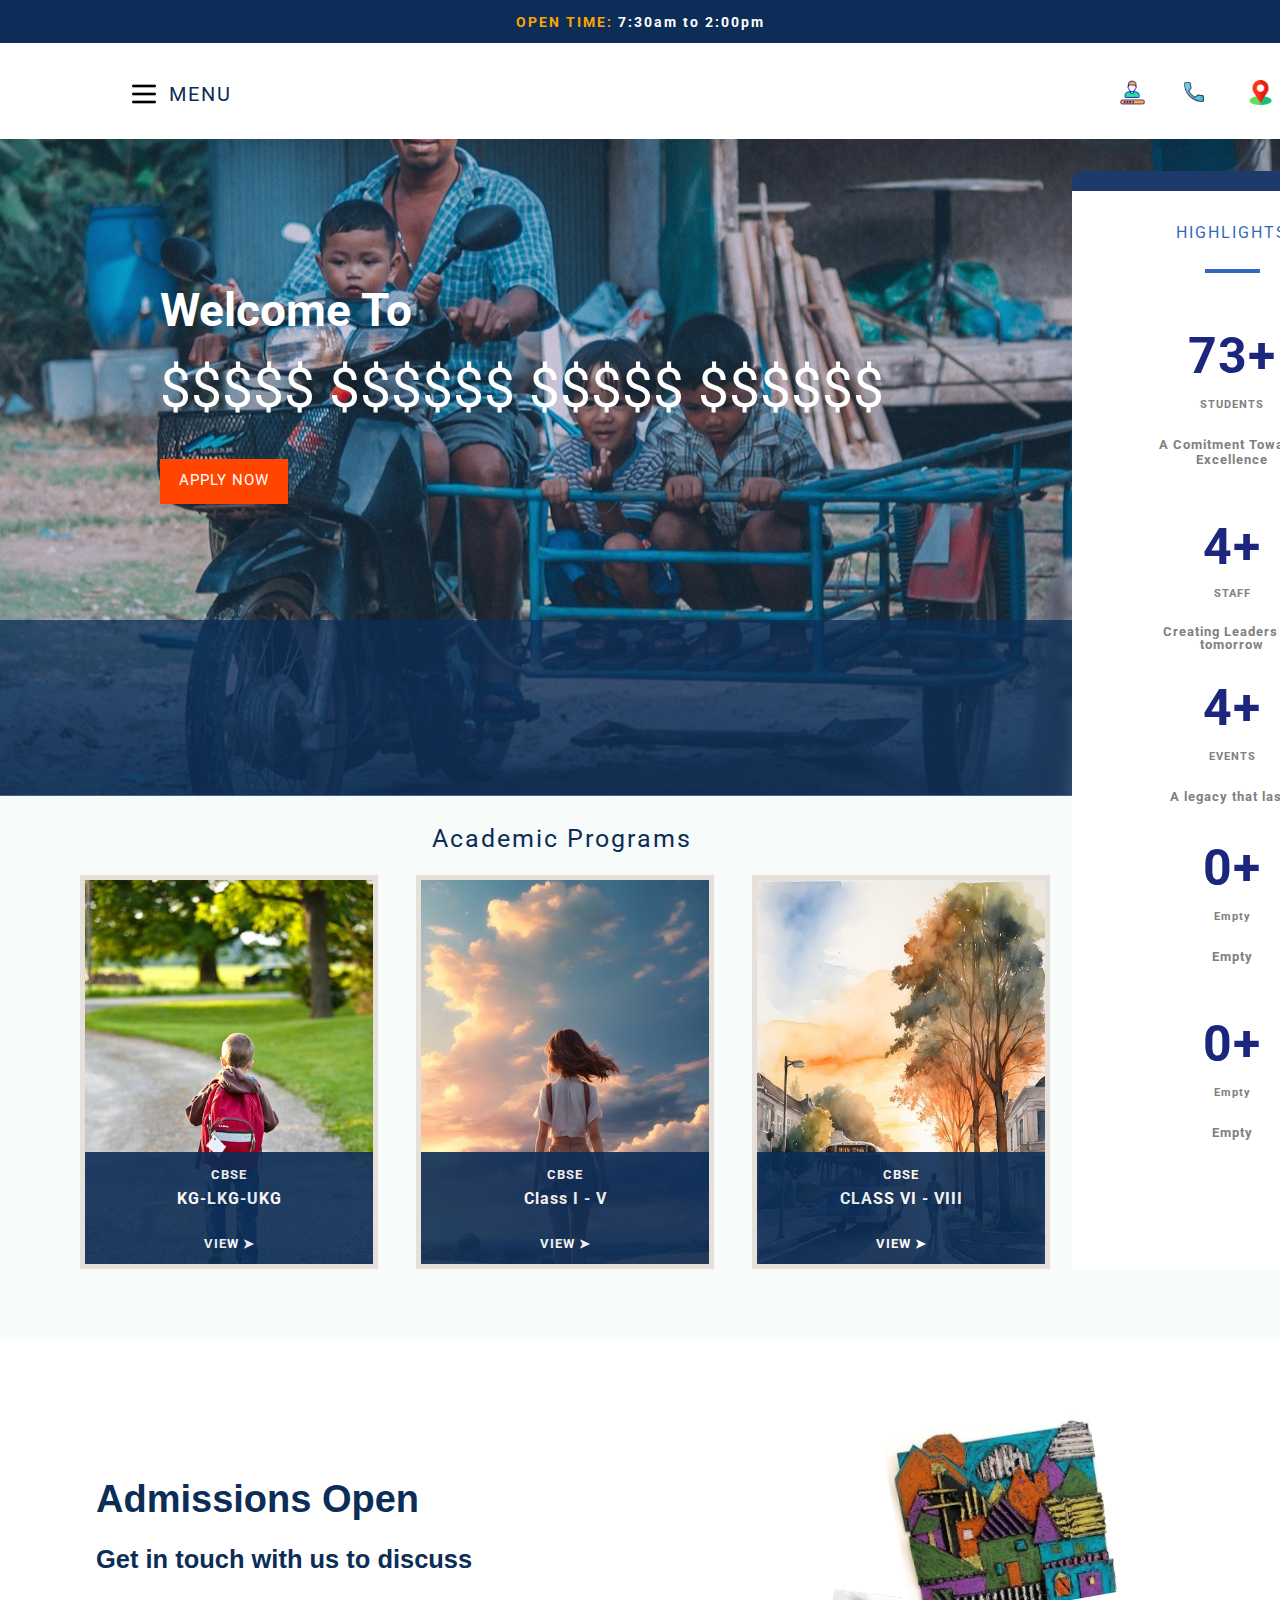
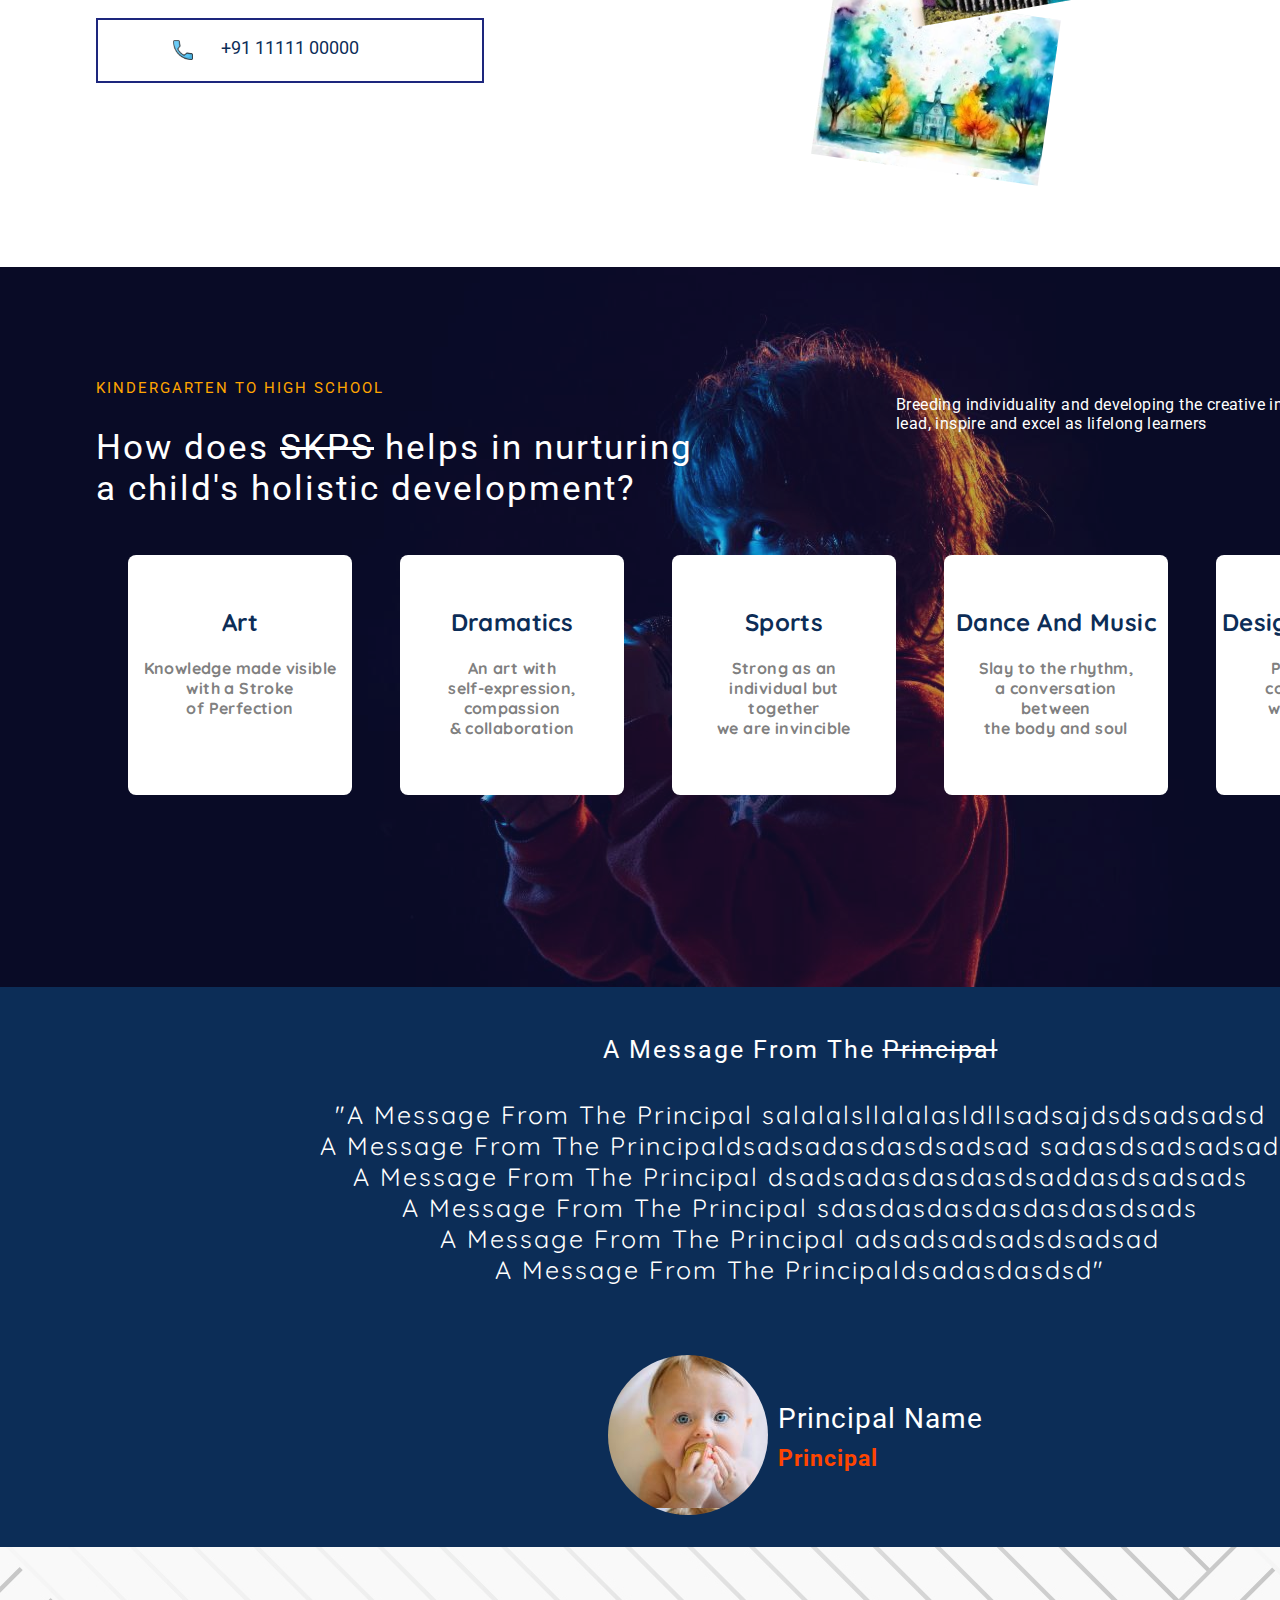
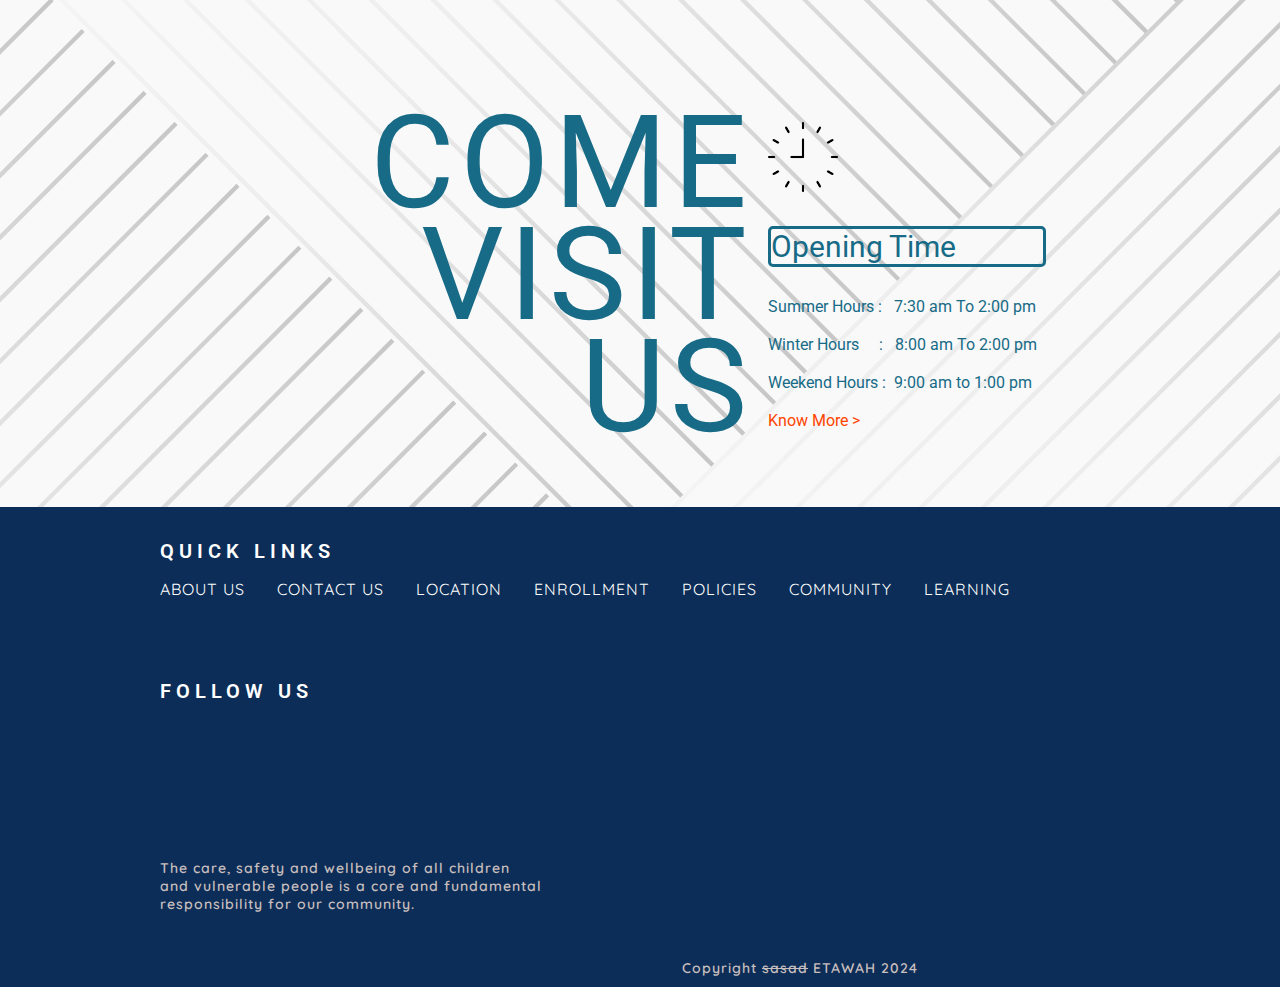
==== commit 107304c8: "icon-i" ====
--- a/index.html
+++ b/index.html
@@ -35,7 +35,7 @@
                           <a href="call.button"><img style="height: 20px;" src="images/callIcon.png" alt=""></a>
                         </div>
                         <div class="locationIcon">
-                          <a href="location.map"><img style="height: 25px;" src="images/location_Icon.png" alt=""></a>
+                          <a href="location.map"><img style="height: 25px;" src="images/location_icon.png" alt=""></a>
                         </div>
                         <div class="SearchIcon">
                           <a href="search.html"><img style="height: 22px;" src="images/searchIcon.png" alt=""></a>
